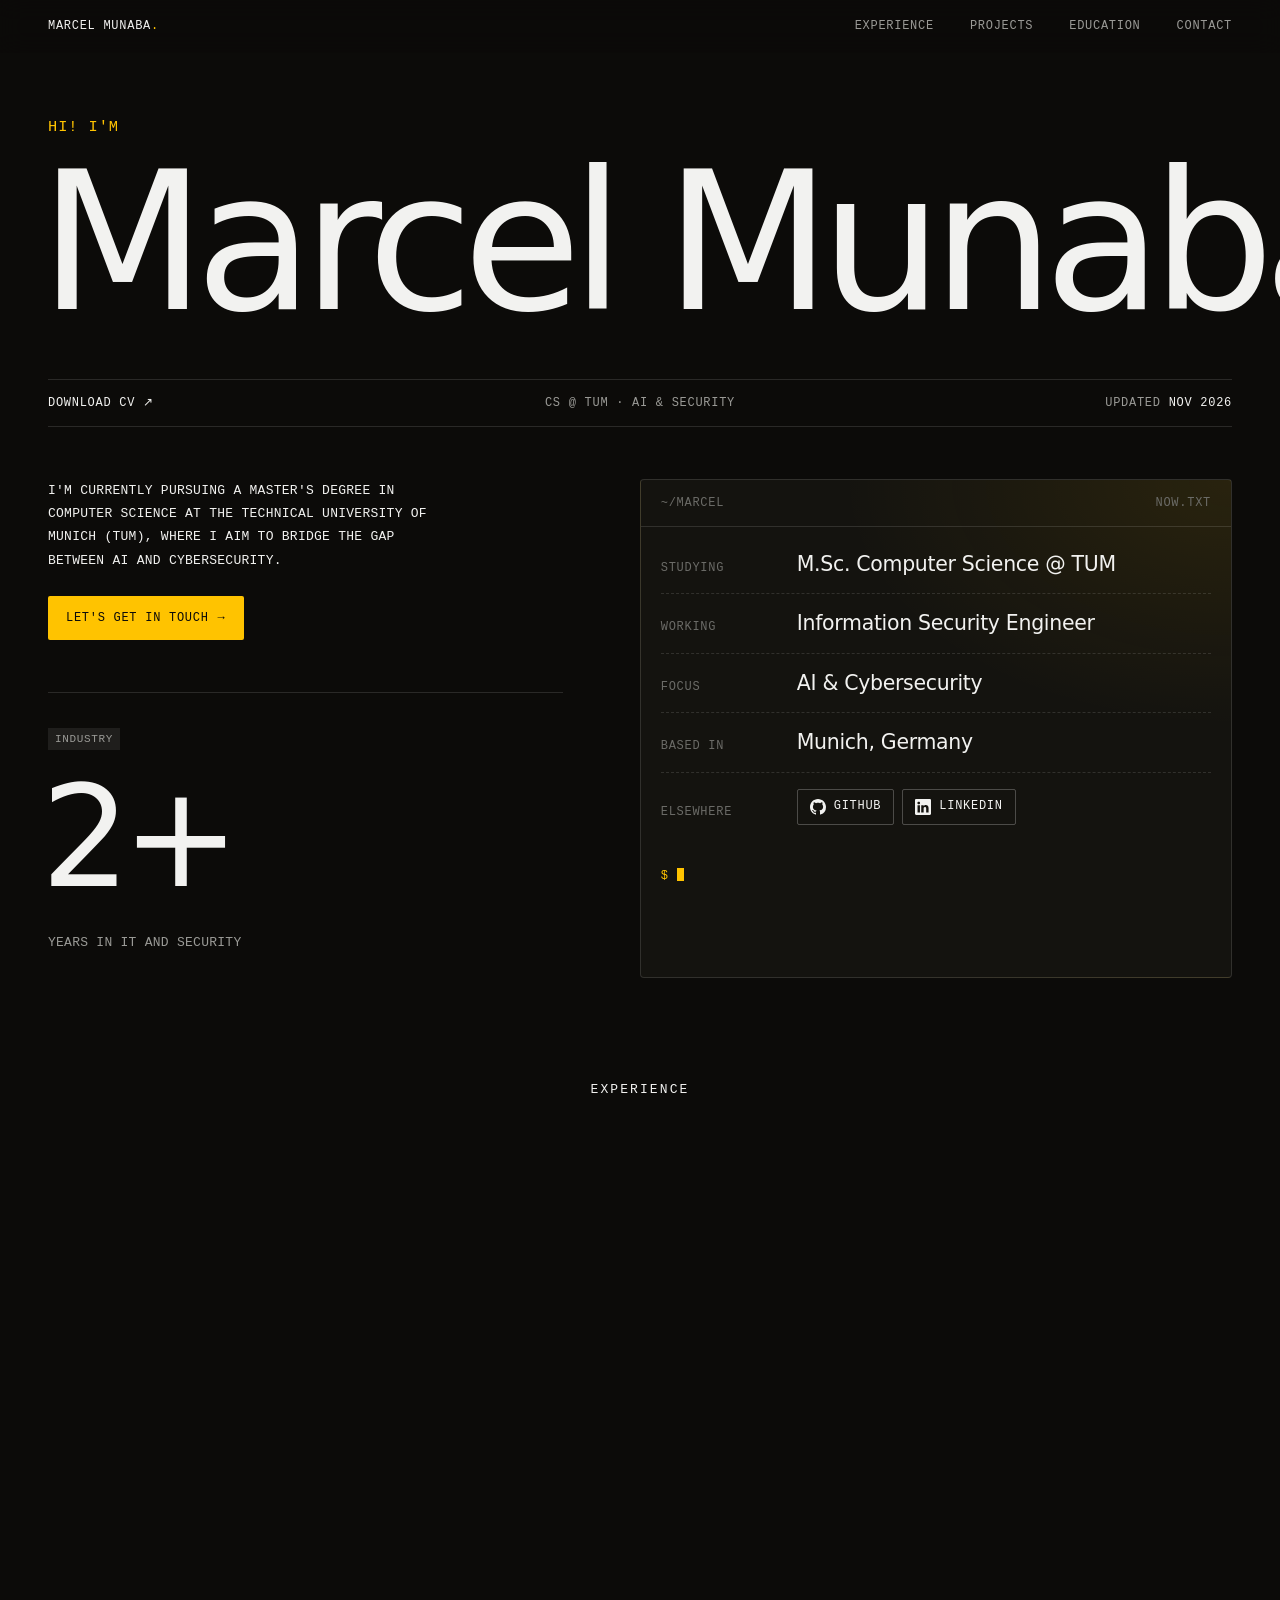
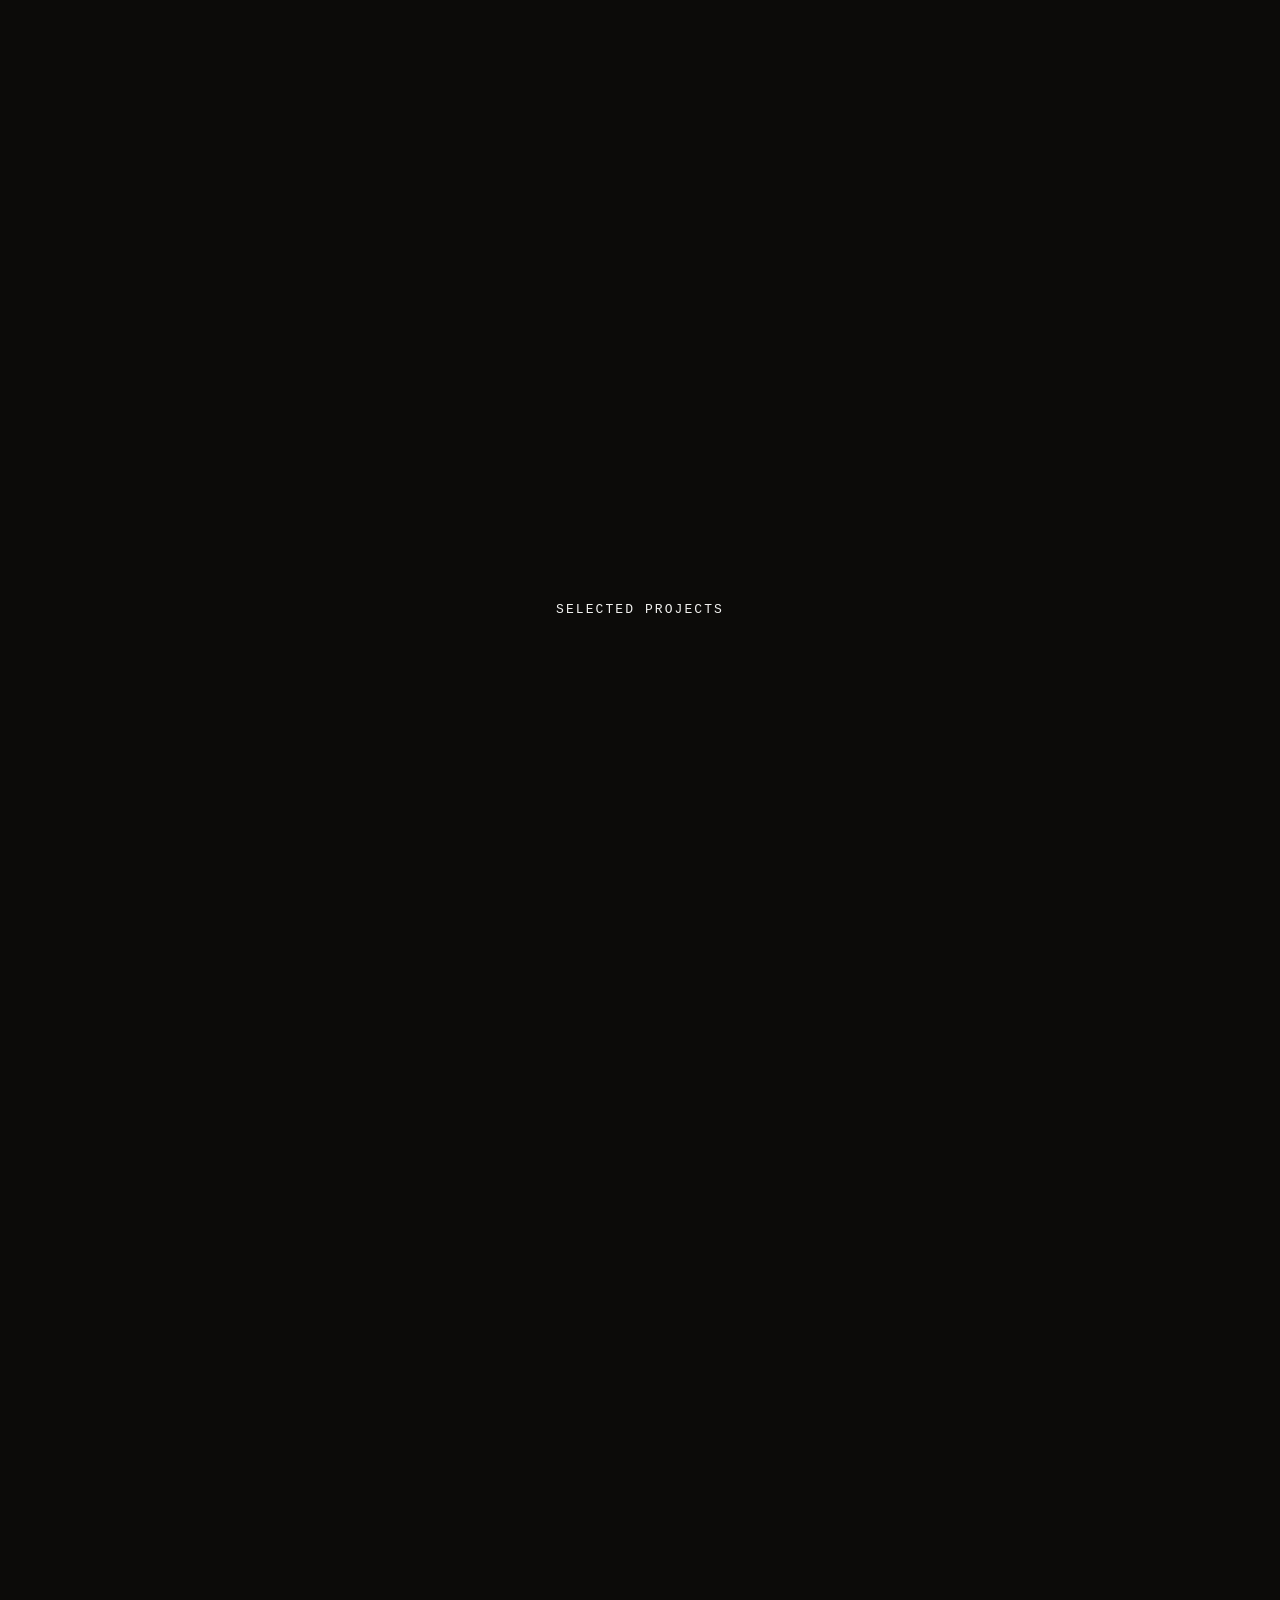
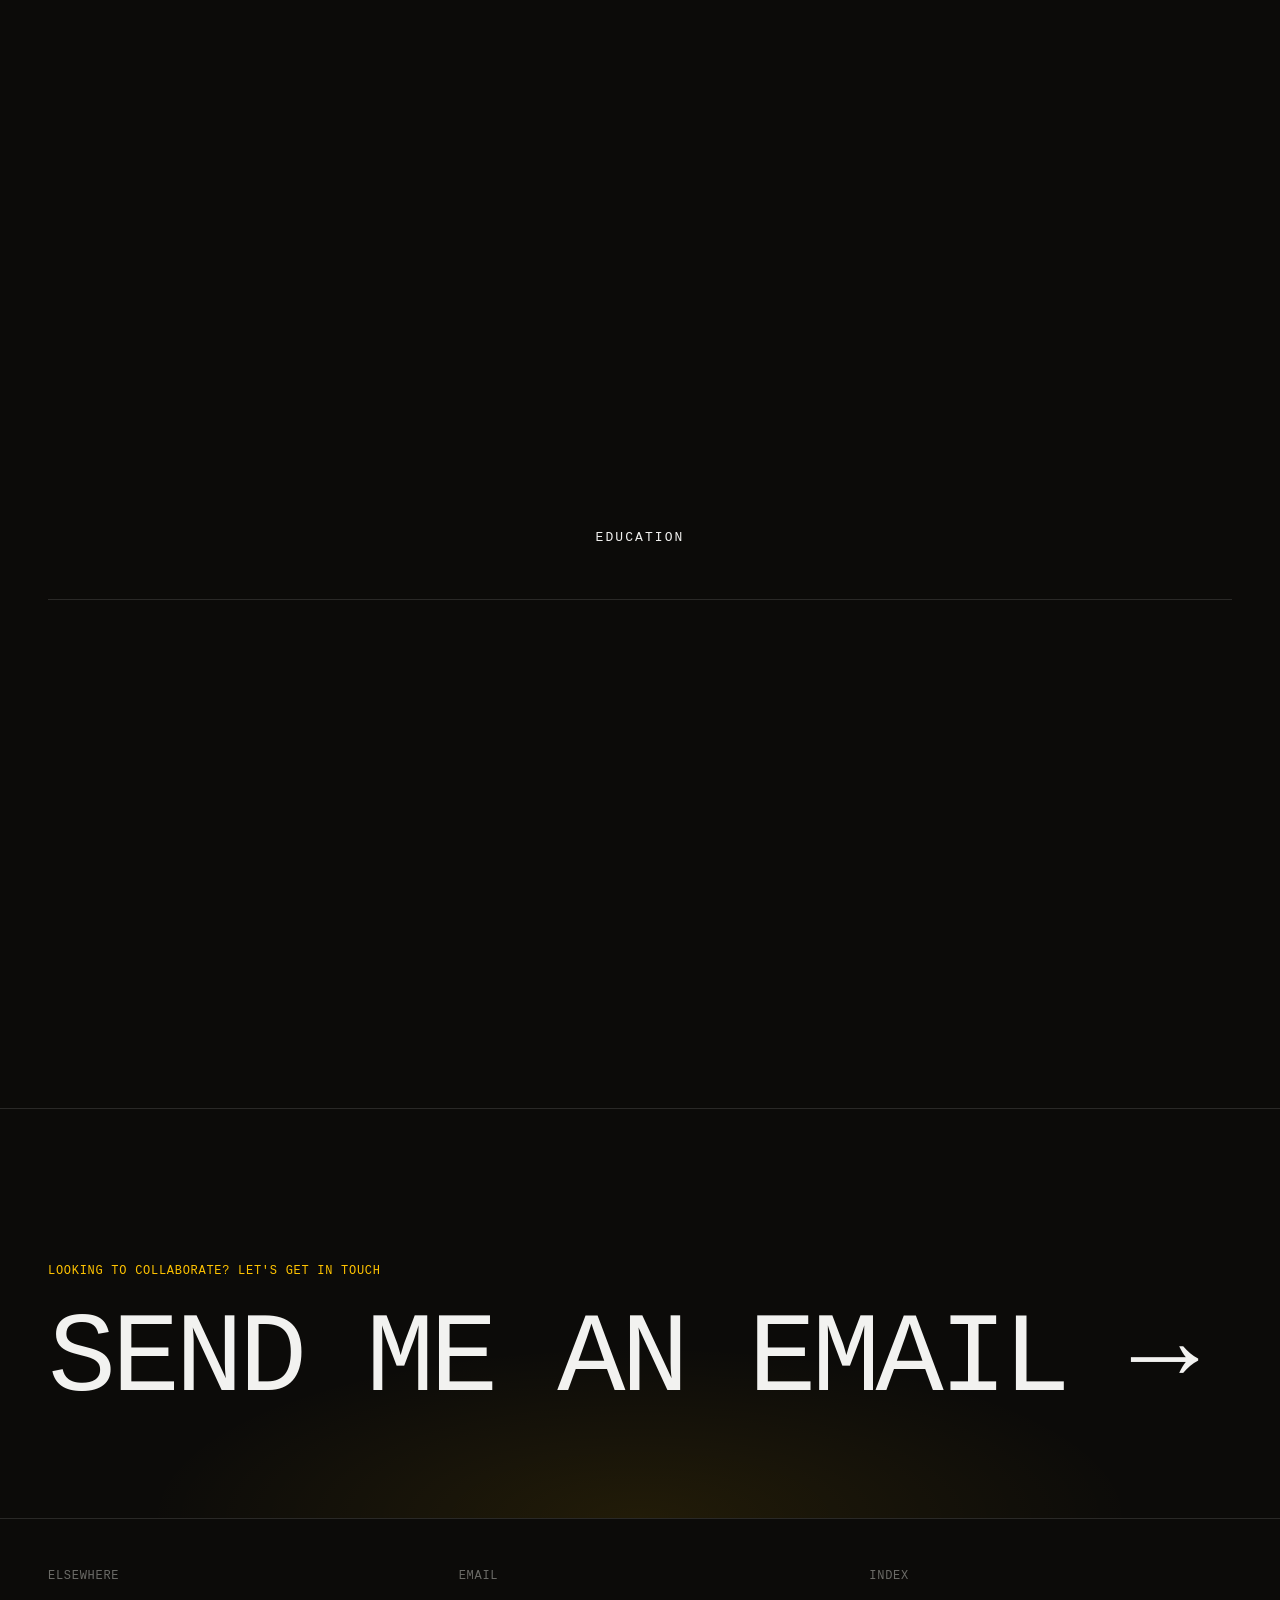
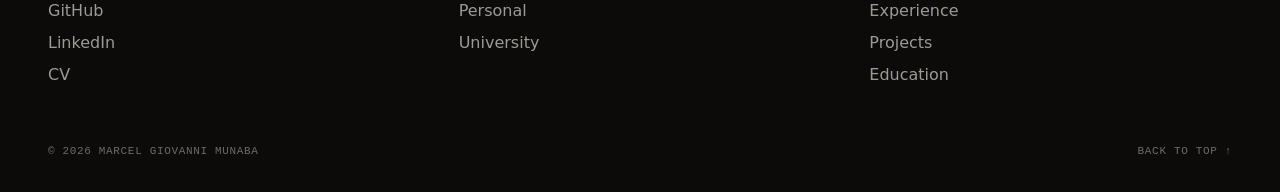
==== index.html @ aa45e19a "Replace Munich clock with last-updated date" ====
<!DOCTYPE html>
<html lang="en">
<head>
    <meta charset="UTF-8">
    <meta name="viewport" content="width=device-width, initial-scale=1.0">
    <meta http-equiv="Content-Security-Policy" content="default-src 'self'; base-uri 'self'; object-src 'none'; form-action 'none'; img-src 'self' data:; style-src 'self' https://fonts.googleapis.com; font-src https://fonts.gstatic.com; connect-src 'self'; script-src 'self' 'sha256-/x7W7R75k8Roq0WaVRQX9blP4OufE5xbAdzklGxsgpw='; frame-src 'none'">
    <meta name="referrer" content="strict-origin-when-cross-origin">
    <title>Marcel Giovanni Munaba</title>
    <meta name="description" content="Marcel Giovanni Munaba, M.Sc. Computer Science student at TUM working at the intersection of AI and security. Projects, experience, and contact.">
    <meta name="theme-color" content="#0c0b09">
    <link rel="apple-touch-icon" sizes="180x180" href="assets/favicon/apple-touch-icon.png">
    <link rel="icon" type="image/png" sizes="32x32" href="assets/favicon/favicon-32x32.png">
    <link rel="icon" type="image/png" sizes="16x16" href="assets/favicon/favicon-16x16.png">
    <link rel="preconnect" href="https://fonts.googleapis.com">
    <link rel="preconnect" href="https://fonts.gstatic.com" crossorigin>
    <link href="https://fonts.googleapis.com/css2?family=Inter+Tight:wght@300;400;500&family=JetBrains+Mono:wght@400;500&display=swap" rel="stylesheet">
    <link href="css/styles.css" rel="stylesheet">
    <script>document.documentElement.classList.add('js');</script>
    <script src="js/scripts.js" defer></script>
</head>
<body>
    <a class="skip-link" href="#main">Skip to content</a>

    <header class="topbar" id="topbar">
        <div class="wrap topbar__inner">
            <a class="topbar__brand" href="#top" aria-label="Marcel Munaba, back to top">Marcel Munaba<span class="accent">.</span></a>
            <nav class="topbar__nav" aria-label="Sections">
                <a href="#experience">Experience</a>
                <a href="#projects">Projects</a>
                <a href="#education">Education</a>
                <a href="#contact">Contact</a>
            </nav>
        </div>
    </header>

    <main id="main">
        <!-- Hero -->
        <section class="hero wrap" id="top">
            <h1 class="hero__name" data-reveal>
                <span class="hero__hello label">Hi! I'm</span>
                <span class="hero__lines">
                    <span class="hero__line">Marcel</span>
                    <span class="hero__line">Munaba<span class="accent">.</span></span>
                </span>
            </h1>
            <div class="hero__meta label">
                <a href="https://marcelmunaba.github.io/CV/CV_Marcel.pdf" target="_blank" rel="noopener noreferrer">Download CV <span aria-hidden="true">↗</span></a>
                <span class="hero__tagline">CS @ TUM · AI &amp; Security</span>
                <span>Updated <time id="updated" datetime="2026-11">Nov 2026</time></span>
            </div>
        </section>

        <!-- Intro -->
        <section class="intro wrap">
            <div class="intro__text" data-reveal>
                <p>I'm currently pursuing a Master's degree in Computer Science at the Technical University of Munich (TUM), where I aim to bridge the gap between AI and cybersecurity.</p>
                <a class="btn" href="#contact">Let's get in touch <span class="btn__arrow" aria-hidden="true">→</span></a>
                <div class="stat intro__stat">
                    <span class="tag label">Industry</span>
                    <strong>2+</strong>
                    <p class="label">Years in IT and security</p>
                </div>
            </div>

            <aside class="now" aria-label="At a glance" data-reveal>
                <div class="now__head label">
                    <span>~/marcel</span>
                    <span>now.txt</span>
                </div>
                <dl class="now__list">
                    <div><dt class="label">Studying</dt><dd>M.Sc. Computer Science @ TUM</dd></div>
                    <div><dt class="label">Working</dt><dd>Information Security Engineer</dd></div>
                    <div><dt class="label">Focus</dt><dd>AI &amp; Cybersecurity</dd></div>
                    <div><dt class="label">Based in</dt><dd>Munich, Germany</dd></div>
                    <div>
                        <dt class="label">Elsewhere</dt>
                        <dd class="now__links">
                            <a class="now__link label" href="https://github.com/marcelmunaba/" target="_blank" rel="noopener noreferrer"><svg viewBox="0 0 16 16" width="16" height="16" aria-hidden="true" fill="currentColor"><path d="M8 0C3.58 0 0 3.58 0 8c0 3.54 2.29 6.53 5.47 7.59.4.07.55-.17.55-.38 0-.19-.01-.82-.01-1.49-2.01.37-2.53-.49-2.69-.94-.09-.23-.48-.94-.82-1.13-.28-.15-.68-.52-.01-.53.63-.01 1.08.58 1.23.82.72 1.21 1.87.87 2.33.66.07-.52.28-.87.51-1.07-1.78-.2-3.64-.89-3.64-3.95 0-.87.31-1.59.82-2.15-.08-.2-.36-1.02.08-2.12 0 0 .67-.21 2.2.82.64-.18 1.32-.27 2-.27s1.36.09 2 .27c1.53-1.04 2.2-.82 2.2-.82.44 1.1.16 1.92.08 2.12.51.56.82 1.27.82 2.15 0 3.07-1.87 3.75-3.65 3.95.29.25.54.73.54 1.48 0 1.07-.01 1.93-.01 2.2 0 .21.15.46.55.38A8.01 8.01 0 0 0 16 8c0-4.42-3.58-8-8-8z"/></svg>GitHub</a>
                            <a class="now__link label" href="https://www.linkedin.com/in/marcelmunaba" target="_blank" rel="noopener noreferrer"><svg viewBox="0 0 16 16" width="16" height="16" aria-hidden="true" fill="currentColor"><path d="M0 1.146C0 .513.526 0 1.175 0h13.65C15.474 0 16 .513 16 1.146v13.708c0 .633-.526 1.146-1.175 1.146H1.175C.526 16 0 15.487 0 14.854zm4.943 12.248V6.169H2.542v7.225zm-1.2-8.212c.837 0 1.358-.554 1.358-1.248-.015-.709-.52-1.248-1.342-1.248S2.4 3.226 2.4 3.934c0 .694.521 1.248 1.327 1.248zm4.908 8.212V9.359c0-.216.016-.432.08-.586.173-.431.568-.878 1.232-.878.869 0 1.216.662 1.216 1.634v3.865h2.401V9.25c0-2.22-1.184-3.252-2.764-3.252-1.274 0-1.845.7-2.165 1.193v.025h-.016l.016-.025V6.169h-2.4c.03.678 0 7.225 0 7.225z"/></svg>LinkedIn</a>
                        </dd>
                    </div>
                </dl>
                <div class="now__shell label" data-shell>
                    <p class="now__prompt"><span class="now__sign" aria-hidden="true">$</span> <span data-shell-cmd>ls ~/projects</span></p>
                    <p class="now__out now__ls" data-shell-out>
                        <a href="#project-benchbit">benchbit</a>
                        <a href="#project-taxirl">taxirl</a>
                        <a href="#project-censorbot">censorbot</a>
                        <a href="#project-mahlzeit">mahlzeit</a>
                        <a href="#project-mori">mori</a>
                        <a href="#project-swiftblogger">swiftblogger</a>
                        <a href="#project-slash-survivors">slash-survivors</a>
                        <a href="#project-lu-zerlegung">lu-zerlegung</a>
                        <a href="#project-pengu-tic-tac-toe">pengu-tic-tac-toe</a>
                        <a href="#project-crossy-road">crossy-road</a>
                    </p>
                    <p class="now__prompt" data-shell-end><span class="now__sign" aria-hidden="true">$</span> <span class="cursor" aria-hidden="true"></span></p>
                </div>
            </aside>
        </section>

        <!-- Experience -->
        <section class="section wrap" id="experience">
            <h2 class="section__title label">Experience</h2>
            <div class="jobs">
                <article class="job" data-reveal>
                    <div class="job__side">
                        <p class="job__company label">limango GmbH <span class="badge">Current</span></p>
                        <h3 class="job__role">Information Security</h3>
                        <p class="job__type">Working Student</p>
                        <p class="job__date label">Dec 2025 — Present</p>
                    </div>
                    <ul class="job__list">
                        <li>Designed and deployed a Python middleware that forwards Elastic SIEM alerts to the team&rsquo;s collaboration platform, automating security alert notifications.</li>
                        <li>Develop automation scripts to tune pfSense firewall rules and reduce false positives, improving detection accuracy.</li>
                    </ul>
                    <details class="job__more">
                        <summary class="label">+ 2 more</summary>
                        <ul class="job__list">
                            <li>Triage Suricata IDS alerts and analyze suspicious activity.</li>
                            <li>Investigate and report on security incidents, such as Microsoft Defender malware detections, contributing to incident response and remediation efforts.</li>
                        </ul>
                    </details>
                </article>
                <article class="job" data-reveal>
                    <div class="job__side">
                        <p class="job__company label">limango GmbH</p>
                        <h3 class="job__role">IT Helpdesk &amp; System Administration</h3>
                        <p class="job__type">Working Student</p>
                        <p class="job__date label">June 2024 — Dec 2025</p>
                    </div>
                    <ul class="job__list">
                        <li>Delivered desktop support and resolved 10+ technical issues weekly across Windows, macOS, and Linux, earning near-perfect user satisfaction.</li>
                        <li>Managed 100+ user accounts, access permissions, security settings, hardware inventory lifecycle, and deployed and maintained company devices using Baramundi Mobile Device Management (MDM) to ensure compliance and streamline device provisioning.</li>
                    </ul>
                    <details class="job__more">
                        <summary class="label">+ 1 more</summary>
                        <ul class="job__list">
                            <li>Supported onboarding and offboarding for up to 5 employees per month by configuring hardware, software, and access.</li>
                        </ul>
                    </details>
                </article>
                <article class="job" data-reveal>
                    <div class="job__side">
                        <p class="job__company label">Interhyp Gruppe</p>
                        <h3 class="job__role">iOS Developer</h3>
                        <p class="job__type">iPraktikum</p>
                        <p class="job__date label">Oct 2024 — Feb 2025</p>
                        <p class="job__link label"><a href="https://aet.cit.tum.de/projects/courses/ipraktikum/24w/interhyp/" target="_blank" rel="noopener">Project page ↗</a></p>
                    </div>
                    <ul class="job__list">
                        <li>Partnered with a team of 8 developers in the <i>iPraktikum</i> course at TUM, led by the Chair of Applied Software Engineering in partnership with Apple.</li>
                        <li>Engineered <i>HOMEvision</i>, a VisionOS app leveraging Google Gemini to extract natural, spoken descriptions of dream property characteristics and automatically translate them into smart search filters.</li>
                    </ul>
                </article>
            </div>
        </section>

        <!-- Projects -->
        <section class="section wrap" id="projects">
            <h2 class="section__title label">Selected projects</h2>
            <ol class="cards">
                <li class="card" id="project-benchbit" data-reveal>
                    <div class="card__media carousel" role="group" aria-roledescription="carousel" aria-label="BenchBit Explorer screenshots">
                        <div class="carousel__track" tabindex="0">
                            <div class="carousel__slide" role="group" aria-roledescription="slide" aria-label="1 of 5"><img src="assets/projects/benchbit/card.webp" width="1200" height="750" loading="lazy" alt="BenchBit Explorer overview with the Pareto-optimal configurations chart and trilemma triangle"></div>
                            <div class="carousel__slide" role="group" aria-roledescription="slide" aria-label="2 of 5"><img src="assets/projects/benchbit/card-2.webp" width="1200" height="750" loading="lazy" alt="BenchBit Explorer Pareto analysis of throughput against Shannon entropy"></div>
                            <div class="carousel__slide" role="group" aria-roledescription="slide" aria-label="3 of 5"><img src="assets/projects/benchbit/card-3.webp" width="1200" height="750" loading="lazy" alt="BenchBit Explorer parameter effects chart of throughput by block interval and node count"></div>
                            <div class="carousel__slide" role="group" aria-roledescription="slide" aria-label="4 of 5"><img src="assets/projects/benchbit/card-4.webp" width="1200" height="750" loading="lazy" alt="BenchBit Explorer configuration details panel with per-run metrics"></div>
                            <div class="carousel__slide" role="group" aria-roledescription="slide" aria-label="5 of 5"><img src="assets/projects/benchbit/card-5.webp" width="1200" height="750" loading="lazy" alt="BenchBit Explorer guide explaining the blockchain trilemma"></div>
                        </div>
                        <div class="carousel__controls">
                            <span class="carousel__count label">01 / 05</span>
                            <span class="carousel__btns">
                                <button class="carousel__btn" type="button" data-dir="-1" aria-label="Previous screenshot">←</button>
                                <button class="carousel__btn" type="button" data-dir="1" aria-label="Next screenshot">→</button>
                            </span>
                        </div>
                    </div>
                    <p class="card__meta label"><span>01</span><span class="card__stack"><span class="stack__item"><i class="tech-icon tech-icon--python" aria-hidden="true"></i>Python</span><span class="stack__sep" aria-hidden="true">·</span><span class="stack__item"><i class="tech-icon tech-icon--ansible" aria-hidden="true"></i>Ansible</span><span class="stack__sep" aria-hidden="true">·</span><span class="stack__item">Thesis</span></span></p>
                    <h3 class="card__title">BenchBit<img class="card__icon" src="assets/projects/benchbit/icon.svg" width="64" height="64" alt=""></h3>
                    <p class="card__desc">Bitcoin testing framework built for my B.Sc. thesis on the blockchain trilemma.</p>
                    <p class="card__links label">
                        <button type="button" class="card__link-btn" data-dialog-open="abstract-benchbit" aria-haspopup="dialog">Read abstract →</button>
                    </p>
                </li>
                <li class="card" id="project-taxirl" data-reveal>
                    <div class="card__media"><img src="assets/projects/taxirl/card.webp" width="1200" height="750" loading="lazy" alt="TaxiRL Streamlit app"></div>
                    <p class="card__meta label"><span>02</span><span class="card__stack"><span class="stack__item"><i class="tech-icon tech-icon--python" aria-hidden="true"></i>Python</span><span class="stack__sep" aria-hidden="true">·</span><span class="stack__item">RL</span></span></p>
                    <h3 class="card__title">TaxiRL</h3>
                    <p class="card__desc">Reinforcement learning methods compared on Gymnasium's Taxi problem.</p>
                    <p class="card__links label">
                        <a href="taxirl-demo.html">Demo</a>
                        <a href="https://github.com/marcelmunaba/taxi" target="_blank" rel="noopener noreferrer">GitHub ↗</a>
                    </p>
                </li>
                <li class="card" id="project-censorbot" data-reveal>
                    <div class="card__media"><img src="assets/projects/censorbot/card.webp" width="1200" height="750" loading="lazy" alt="CensorBot chat demo"></div>
                    <p class="card__meta label"><span>03</span><span class="card__stack"><span class="stack__item"><i class="tech-icon tech-icon--python" aria-hidden="true"></i>Python</span><span class="stack__sep" aria-hidden="true">·</span><span class="stack__item">ML</span></span></p>
                    <h3 class="card__title">CensorBot</h3>
                    <p class="card__desc">Profanity checker using a Naive Bayes classifier.</p>
                    <p class="card__links label">
                        <a href="censorbot-demo.html">Demo</a>
                        <a href="https://github.com/marcelmunaba/CensorBot_st" target="_blank" rel="noopener noreferrer">GitHub ↗</a>
                    </p>
                </li>
                <li class="card" id="project-mahlzeit" data-reveal>
                    <div class="card__media carousel" role="group" aria-roledescription="carousel" aria-label="Mahlzeit screenshots">
                        <div class="carousel__track" tabindex="0">
                            <div class="carousel__slide" role="group" aria-roledescription="slide" aria-label="1 of 2"><img src="assets/projects/mahlzeit/card.webp" width="1200" height="750" loading="lazy" alt="Mahlzeit wishlist and favorites screens"></div>
                            <div class="carousel__slide" role="group" aria-roledescription="slide" aria-label="2 of 2"><img src="assets/projects/mahlzeit/card-2.webp" width="1200" height="750" loading="lazy" alt="Mahlzeit recipe detail screens"></div>
                        </div>
                        <div class="carousel__controls">
                            <span class="carousel__count label">01 / 02</span>
                            <span class="carousel__btns">
                                <button class="carousel__btn" type="button" data-dir="-1" aria-label="Previous screenshot">←</button>
                                <button class="carousel__btn" type="button" data-dir="1" aria-label="Next screenshot">→</button>
                            </span>
                        </div>
                    </div>
                    <p class="card__meta label"><span>04</span><span class="card__stack"><span class="stack__item"><i class="tech-icon tech-icon--swift" aria-hidden="true"></i>Swift</span><span class="stack__sep" aria-hidden="true">·</span><span class="stack__item">iOS</span></span></p>
                    <h3 class="card__title">Mahlzeit!</h3>
                    <p class="card__desc">Cooking wishlist app from TUM's iPraktikum intro course.</p>
                    <p class="card__links label">
                        <a href="https://github.com/marcelmunaba/mahlzeit" target="_blank" rel="noopener noreferrer">GitHub ↗</a>
                    </p>
                </li>
                <li class="card" id="project-mori" data-reveal>
                    <div class="card__media"><img src="assets/projects/mori/card.webp" width="1200" height="750" loading="lazy" alt="Mori home and activity screens with the tagline Money made easy"></div>
                    <p class="card__meta label"><span>05</span><span class="card__stack"><span class="stack__item"><i class="tech-icon tech-icon--flutter" aria-hidden="true"></i>Flutter</span></span></p>
                    <h3 class="card__title">Mori</h3>
                    <p class="card__desc">A mobile Money Manager application written in Flutter. Designed to help users efficiently manage their finances with ease and convenience, whose main functionalities include bill splitting and comprehensive money management.</p>
                </li>
                <li class="card" id="project-swiftblogger" data-reveal>
                    <div class="card__media carousel" role="group" aria-roledescription="carousel" aria-label="SwiftBlogger screenshots">
                        <div class="carousel__track" tabindex="0">
                            <div class="carousel__slide" role="group" aria-roledescription="slide" aria-label="1 of 7"><img src="assets/projects/swiftblogger/card.webp" width="1200" height="750" loading="lazy" alt="SwiftBlogger dashboard"></div>
                            <div class="carousel__slide" role="group" aria-roledescription="slide" aria-label="2 of 7"><img src="assets/projects/swiftblogger/card-2.webp" width="1200" height="750" loading="lazy" alt="SwiftBlogger landing page"></div>
                            <div class="carousel__slide" role="group" aria-roledescription="slide" aria-label="3 of 7"><img src="assets/projects/swiftblogger/card-3.webp" width="1200" height="750" loading="lazy" alt="SwiftBlogger sign-up page"></div>
                            <div class="carousel__slide" role="group" aria-roledescription="slide" aria-label="4 of 7"><img src="assets/projects/swiftblogger/card-4.webp" width="1200" height="750" loading="lazy" alt="SwiftBlogger login page"></div>
                            <div class="carousel__slide" role="group" aria-roledescription="slide" aria-label="5 of 7"><img src="assets/projects/swiftblogger/card-5.webp" width="1200" height="750" loading="lazy" alt="SwiftBlogger posts list"></div>
                            <div class="carousel__slide" role="group" aria-roledescription="slide" aria-label="6 of 7"><img src="assets/projects/swiftblogger/card-6.webp" width="1200" height="750" loading="lazy" alt="SwiftBlogger create post page"></div>
                            <div class="carousel__slide" role="group" aria-roledescription="slide" aria-label="7 of 7"><img src="assets/projects/swiftblogger/card-7.webp" width="1200" height="750" loading="lazy" alt="SwiftBlogger edit post page"></div>
                        </div>
                        <div class="carousel__controls">
                            <span class="carousel__count label">01 / 07</span>
                            <span class="carousel__btns">
                                <button class="carousel__btn" type="button" data-dir="-1" aria-label="Previous screenshot">←</button>
                                <button class="carousel__btn" type="button" data-dir="1" aria-label="Next screenshot">→</button>
                            </span>
                        </div>
                    </div>
                    <p class="card__meta label"><span>06</span><span class="card__stack"><span class="stack__item"><i class="tech-icon tech-icon--nodedotjs" aria-hidden="true"></i>Node.js</span><span class="stack__sep" aria-hidden="true">·</span><span class="stack__item"><i class="tech-icon tech-icon--postgresql" aria-hidden="true"></i>PostgreSQL</span></span></p>
                    <h3 class="card__title">SwiftBlogger</h3>
                    <p class="card__desc">Blogging site with accounts, auth and post management.</p>
                    <p class="card__links label">
                        <a href="https://github.com/marcelmunaba/SwiftBlogger" target="_blank" rel="noopener noreferrer">GitHub ↗</a>
                    </p>
                </li>
                <li class="card" id="project-slash-survivors" data-reveal>
                    <div class="card__media carousel" role="group" aria-roledescription="carousel" aria-label="Slash Survivors screenshots">
                        <div class="carousel__track" tabindex="0">
                            <div class="carousel__slide" role="group" aria-roledescription="slide" aria-label="1 of 4"><img src="assets/projects/slash-survivors/card.webp" width="1200" height="750" loading="lazy" alt="Slash Survivors title screen"></div>
                            <div class="carousel__slide" role="group" aria-roledescription="slide" aria-label="2 of 4"><img src="assets/projects/slash-survivors/card-2.webp" width="1200" height="750" loading="lazy" alt="Slash Survivors mode select"></div>
                            <div class="carousel__slide" role="group" aria-roledescription="slide" aria-label="3 of 4"><img src="assets/projects/slash-survivors/card-3.webp" width="1200" height="750" loading="lazy" alt="Slash Survivors gameplay"></div>
                            <div class="carousel__slide" role="group" aria-roledescription="slide" aria-label="4 of 4"><img src="assets/projects/slash-survivors/card-4.webp" width="1200" height="750" loading="lazy" alt="Slash Survivors gameplay, second screenshot"></div>
                        </div>
                        <div class="carousel__controls">
                            <span class="carousel__count label">01 / 04</span>
                            <span class="carousel__btns">
                                <button class="carousel__btn" type="button" data-dir="-1" aria-label="Previous screenshot">←</button>
                                <button class="carousel__btn" type="button" data-dir="1" aria-label="Next screenshot">→</button>
                            </span>
                        </div>
                    </div>
                    <p class="card__meta label"><span>07</span><span class="card__stack"><span class="stack__item"><i class="tech-icon tech-icon--godotengine" aria-hidden="true"></i>Godot</span><span class="stack__sep" aria-hidden="true">·</span><span class="stack__item">Game</span></span></p>
                    <h3 class="card__title">Slash Survivors</h3>
                    <p class="card__desc">Top-down pixel hack-and-slash with endless waves.</p>
                    <p class="card__links label">
                        <a href="https://marcelmunaba.itch.io/slash-survivors" target="_blank" rel="noopener noreferrer">Play on itch.io ↗</a>
                    </p>
                </li>
                <li class="card" id="project-lu-zerlegung" data-reveal>
                    <div class="card__media"><img src="assets/projects/lu-zerlegung/card.webp" width="1200" height="750" loading="lazy" alt="LU Zerlegung project report"></div>
                    <p class="card__meta label"><span>08</span><span class="card__stack"><span class="stack__item"><i class="tech-icon tech-icon--c" aria-hidden="true"></i>C</span><span class="stack__sep" aria-hidden="true">·</span><span class="stack__item">Group project</span></span></p>
                    <h3 class="card__title">LU Zerlegung</h3>
                    <p class="card__desc">LU matrix decomposition in C. The repo is private, so <a href="#" data-email-user="marcelmunaba" data-email-domain="gmail.com">email me</a> for details.</p>
                </li>
                <li class="card" id="project-pengu-tic-tac-toe" data-reveal>
                    <div class="card__media carousel" role="group" aria-roledescription="carousel" aria-label="Pengu Tic-Tac-Toe screenshots">
                        <div class="carousel__track" tabindex="0">
                            <div class="carousel__slide" role="group" aria-roledescription="slide" aria-label="1 of 2"><img src="assets/projects/pengu-tic-tac-toe/card.webp" width="1200" height="750" loading="lazy" alt="Pengu Tic-Tac-Toe game setup in the terminal"></div>
                            <div class="carousel__slide" role="group" aria-roledescription="slide" aria-label="2 of 2"><img src="assets/projects/pengu-tic-tac-toe/card-2.webp" width="1200" height="750" loading="lazy" alt="Pengu Tic-Tac-Toe game in progress"></div>
                        </div>
                        <div class="carousel__controls">
                            <span class="carousel__count label">01 / 02</span>
                            <span class="carousel__btns">
                                <button class="carousel__btn" type="button" data-dir="-1" aria-label="Previous screenshot">←</button>
                                <button class="carousel__btn" type="button" data-dir="1" aria-label="Next screenshot">→</button>
                            </span>
                        </div>
                    </div>
                    <p class="card__meta label"><span>09</span><span class="card__stack"><span class="stack__item"><i class="tech-icon tech-icon--java" aria-hidden="true"></i>Java</span></span></p>
                    <h3 class="card__title">Pengu Tic-Tac-Toe</h3>
                    <p class="card__desc">Tic-tac-toe with a twist, for TUM's PGdP course.</p>
                    <p class="card__links label">
                        <a href="https://github.com/marcelmunaba/PenguTicTacToe" target="_blank" rel="noopener noreferrer">GitHub ↗</a>
                    </p>
                </li>
                <li class="card" id="project-crossy-road" data-reveal>
                    <div class="card__media"><img src="assets/projects/crossy-road/card.webp" width="1200" height="750" loading="lazy" alt="Crossy Road gameplay"></div>
                    <p class="card__meta label"><span>10</span><span class="card__stack"><span class="stack__item"><i class="tech-icon tech-icon--python" aria-hidden="true"></i>Python</span><span class="stack__sep" aria-hidden="true">·</span><span class="stack__item">Pygame</span></span></p>
                    <h3 class="card__title">Crossy Road</h3>
                    <p class="card__desc">Small arcade game built with Pygame.</p>
                    <p class="card__links label">
                        <a href="https://github.com/marcelmunaba/CrossyRoad-Alpha" target="_blank" rel="noopener noreferrer">GitHub ↗</a>
                    </p>
                </li>
            </ol>
        </section>

        <!-- Education -->
        <section class="section wrap" id="education">
            <h2 class="section__title label">Education</h2>
            <div class="accordion">
                <details class="acc" data-reveal>
                    <summary>
                        <span class="acc__title">M.Sc. Computer Science<span class="acc__sub label">Technical University of Munich</span></span>
                        <span class="acc__meta label">Apr 2026 — Now</span>
                        <span class="acc__icon" aria-hidden="true"></span>
                    </summary>
                    <div class="acc__body">
                        <div class="semesters">
                            <div class="semester">
                                <h4 class="label">1. Semester</h4>
                                <ul class="courses">
                                    <li>Blockchain-based Systems Engineering <code>IN2359</code></li>
                                    <li>Introduction to Deep Learning <code>IN2346</code></li>
                                    <li>Security Engineering <code>IN2178</code></li>
                                    <li>IT Security 2 <code>CIT3330002</code></li>
                                    <li>Cryptography <code>CIT3330003</code></li>
                                </ul>
                            </div>
                            <div class="semester">
                                <h4 class="label">2. Semester</h4>
                                <ul class="courses">
                                    <li>Network Security <code>IN2101</code></li>
                                    <li>Introduction to Quantum Computing <code>IN2381</code></li>
                                    <li>Interdisciplinary Project in an Application Subject <code>IN2334</code></li>
                                </ul>
                            </div>
                        </div>
                    </div>
                </details>

                <details class="acc" data-reveal>
                    <summary>
                        <span class="acc__title">B.Sc. Computer Science<span class="acc__sub label">Technical University of Munich · Grade&nbsp;2.3</span></span>
                        <span class="acc__meta label">Oct 2022 — Feb 2026</span>
                        <span class="acc__icon" aria-hidden="true"></span>
                    </summary>
                    <div class="acc__body">
                        <div class="semesters">
                            <div class="semester">
                                <h4 class="label">1. Semester</h4>
                                <ul class="courses">
                                    <li>Introduction to Computer Science <code>IN0001</code></li>
                                    <li>Introduction to Computer Organization and Technology - Computer Architecture <code>IN0004</code></li>
                                    <li>Discrete Structures <code>IN0015</code></li>
                                    <li>Fundamentals of Programming (Exercises &amp; Laboratory) <code>IN0002</code></li>
                                </ul>
                            </div>
                            <div class="semester">
                                <h4 class="label">2. Semester</h4>
                                <ul class="courses">
                                    <li>Fundamentals of Algorithms and Data Structures <code>IN0007</code></li>
                                    <li>Introduction to Software Engineering <code>IN0006</code></li>
                                    <li>Linear Algebra for Informatics <code>MA0901</code></li>
                                    <li>Functional Programming and Verification <code>IN0003</code></li>
                                    <li>Fundamentals of Computer Architecture (Exercises &amp; Laboratory) <code>IN0005</code></li>
                                    <li>French A1.1 <code>SZ0501</code></li>
                                </ul>
                            </div>
                            <div class="semester">
                                <h4 class="label">3. Semester</h4>
                                <ul class="courses">
                                    <li>Introduction to Databases <code>IN0008</code></li>
                                    <li>IT Security <code>IN0042</code></li>
                                    <li>Introduction to Operating Systems and System Software <code>IN0009</code></li>
                                    <li>Calculus for Computer Science <code>MA0902</code></li>
                                    <li>Numerical Programming <code>IN0019</code></li>
                                    <li>Korean A1.1 <code>SZ1808</code></li>
                                </ul>
                            </div>
                            <div class="semester">
                                <h4 class="label">4. Semester</h4>
                                <ul class="courses">
                                    <li>Introduction to Theoretical Computer Science <code>IN0011</code></li>
                                    <li>Introduction to Computer Networks and Distributed Systems <code>IN0010</code></li>
                                    <li>Discrete Probability Theory <code>IN0018</code></li>
                                    <li>Modeling and Simulation (Focus on Calculus) <code>IN2366</code></li>
                                    <li>Seminar - Neurotechnology and Human-Robot Interfacing <code>IN0014</code></li>
                                </ul>
                            </div>
                            <div class="semester">
                                <h4 class="label">5. Semester</h4>
                                <ul class="courses">
                                    <li>Patterns in Software Engineering <code>IN2081</code></li>
                                    <li>Business Analytics and Machine Learning <code>IN2028</code></li>
                                    <li>Applied Regression <code>MA3409</code></li>
                                    <li>iPraktikum (iOS Praktikum) <code>IN0012</code></li>
                                    <li>Fundamentals of Artificial Intelligence <code>IN2406</code></li>
                                </ul>
                            </div>
                            <div class="semester">
                                <h4 class="label">6. Semester</h4>
                                <ul class="courses">
                                    <li>Introduction to Data Science and Statistical Thinking <code>CIT5130002</code></li>
                                    <li>Bachelor's Thesis: Quantifying Trade-Offs in the Blockchain Trilemma: Empirical Analysis in PoW-based Systems Towards Pareto-Optimal Configurations <code>IN2261</code></li>
                                </ul>
                            </div>
                        </div>
                    </div>
                </details>

                <details class="acc" data-reveal>
                    <summary>
                        <span class="acc__title">Studienkolleg – T-Kurs<span class="acc__sub label">Hochschule Kaiserslautern · Grade&nbsp;1.5</span></span>
                        <span class="acc__meta label">Mar 2022 — Jun 2022</span>
                        <span class="acc__icon" aria-hidden="true"></span>
                    </summary>
                    <div class="acc__body">
                        <p class="acc__text">The International Preparatory College offers international students preparation for universities in Germany.</p>
                    </div>
                </details>

                <details class="acc" data-reveal>
                    <summary>
                        <span class="acc__title">High School – Natural Sciences Program<span class="acc__sub label">SMAK 1 Penabur Jakarta · Grade&nbsp;91.64</span></span>
                        <span class="acc__meta label">Jul 2018 — May 2021</span>
                        <span class="acc__icon" aria-hidden="true"></span>
                    </summary>
                    <div class="acc__body">
                        <p class="acc__text">Activities and societies: SMAK One Cup Committee.</p>
                    </div>
                </details>
            </div>
        </section>

        <!-- Contact -->
        <section class="contact" id="contact">
            <div class="wrap contact__inner">
                <p class="contact__kicker label">Looking to collaborate? Let's get in touch</p>
                <a class="contact__email" href="#" data-email-user="marcelmunaba" data-email-domain="gmail.com">Send me an email <span class="contact__arrow" aria-hidden="true">→</span></a>
            </div>
        </section>
    </main>

    <!-- BenchBit thesis abstract -->
    <dialog class="modal" id="abstract-benchbit" aria-labelledby="abstract-benchbit-title">
        <div class="modal__head label">
            <span>benchbit / abstract.txt</span>
            <button type="button" class="modal__close" data-dialog-close aria-label="Close abstract">Close ✕</button>
        </div>
        <div class="modal__body">
            <p class="modal__kicker label">BenchBit · B.Sc. thesis · TUM</p>
            <h2 class="modal__title" id="abstract-benchbit-title">Abstract</h2>
            <div class="modal__text">
                <p>Designing blockchain systems for decentralized applications requires that software architects address non-functional needs, which include balancing decentralization, scalability, and security, commonly referred to as the blockchain trilemma. Achieving a good balance among the three axes is challenging due to the lack of empirical data on their trade-offs.</p>
                <p>Existing studies are mostly conceptual or focus primarily on the Proof-of-Stake consensus mechanism, leaving a gap in empirical quantification for Proof-of-Work systems and hindering the identification of optimal system configurations.</p>
                <p>To address this, I developed BenchBit, a Bitcoin benchmarking framework deployed on the Leibniz Supercomputing Centre (LRZ) cluster. This thesis involved 216 experimental runs across 36 different configurations, varying the block interval, block maximum weight, and node count, among others, on a private Bitcoin network. The data was analyzed using correlation, ANOVA, and Pareto analysis to understand the impact of the configuration parameters.</p>
                <p>Key results include a weak but statistically significant negative correlation between decentralization, measured by the Herfindahl-Hirschman Index or the Gini coefficient, and scalability, measured by throughput. While security metrics, in particular the stale block rate, were less effective due to data sparsity in short observation windows during experiments and the orchestrated mining model, Pareto analysis revealed that within the selected testing ranges, configurations with a 30-second block interval, 12 nodes, and uniform hash distribution consistently appeared on all Pareto fronts and offered the most advantageous balance across the trilemma, simultaneously maximizing throughput and security (cost of attack) while maintaining high decentralization. Regarding security, the thesis demonstrates that probabilistic metrics such as the stale block rate (<i>SBR</i>) become zero-inflated in short observation windows, making them unsuitable for short-term benchmarking. Consequently, the framework establishes that security quantification in such environments may require either another security metric, such as modeled proxies (cost of attack), or significantly extended observation windows.</p>
                <p>This thesis presents BenchBit, an automated benchmarking platform for PoW systems on high performance computing (HPC) infrastructure, along with a reusable analytical pipeline for correlation, Analysis of Variance (ANOVA), and Pareto analysis, aiding architects in moving from raw data to actionable design decisions.</p>
            </div>
        </div>
    </dialog>

    <footer class="footer">
        <div class="wrap">
            <div class="footer__cols">
                <div>
                    <h2 class="label">Elsewhere</h2>
                    <ul>
                        <li><a href="https://github.com/marcelmunaba/" target="_blank" rel="noopener noreferrer">GitHub</a></li>
                        <li><a href="https://www.linkedin.com/in/marcelmunaba" target="_blank" rel="noopener noreferrer">LinkedIn</a></li>
                        <li><a href="https://marcelmunaba.github.io/CV/CV_Marcel.pdf" target="_blank" rel="noopener noreferrer">CV</a></li>
                    </ul>
                </div>
                <div>
                    <h2 class="label">Email</h2>
                    <ul>
                        <li><a href="#" data-email-user="marcelmunaba" data-email-domain="gmail.com">Personal</a></li>
                        <li><a href="#" data-email-user="marcel.munaba" data-email-domain="tum.de">University</a></li>
                    </ul>
                </div>
                <div>
                    <h2 class="label">Index</h2>
                    <ul>
                        <li><a href="#experience">Experience</a></li>
                        <li><a href="#projects">Projects</a></li>
                        <li><a href="#education">Education</a></li>
                    </ul>
                </div>
            </div>
            <div class="footer__bottom label">
                <span>&copy; 2026 Marcel Giovanni Munaba</span>
                <a href="#top">Back to top ↑</a>
            </div>
        </div>
    </footer>
</body>
</html>
---- css/styles.css ----
/* ==========================================================================
   Tokens
   ========================================================================== */
:root {
    color-scheme: dark;
    --bg: #0c0b09;
    --bg-raised: #14130f;
    --glow: rgba(255, 195, 0, 0.09);
    --line: rgba(255, 255, 255, 0.12);
    --line-strong: rgba(255, 255, 255, 0.24);
    --text: #f2f2f0;
    --text-soft: #d4d4d0;
    --muted: #9a9a96;
    --dim: #6b6b67;
    --accent: #ffc300;
    --accent-hover: #ffd23f;
    --accent-ink: #0c0b09;

    --sans: "Inter Tight", system-ui, -apple-system, "Segoe UI", Roboto, sans-serif;
    --mono: "JetBrains Mono", ui-monospace, SFMono-Regular, Menlo, Consolas, monospace;

    --gutter: clamp(16px, 4vw, 48px);
    --max: 1440px;
    --ease: cubic-bezier(0.2, 0.7, 0.2, 1);
}

/* ==========================================================================
   Base
   ========================================================================== */
*,
*::before,
*::after {
    box-sizing: border-box;
}

html {
    scroll-behavior: smooth;
    scroll-padding-top: 64px;
}

body {
    position: relative;
    margin: 0;
    background: var(--bg);
    color: var(--text);
    font-family: var(--sans);
    font-size: 1rem;
    line-height: 1.5;
    -webkit-font-smoothing: antialiased;
    -moz-osx-font-smoothing: grayscale;
    text-rendering: optimizeLegibility;
    overflow-x: hidden;
}

/* Soft corner glow at the top of the page, matching the terminal panel */
h1, h2, h3, h4, p, ul, ol, dl, dd {
    margin: 0;
}

a {
    color: inherit;
}

::selection {
    background: var(--accent);
    color: var(--accent-ink);
}

:focus-visible {
    outline: 2px solid var(--accent);
    outline-offset: 3px;
}

.wrap {
    width: 100%;
    max-width: var(--max);
    margin-inline: auto;
    padding-inline: var(--gutter);
}

/* Small uppercase monospace text used for meta, labels and tags */
.label {
    font-family: var(--mono);
    font-size: 0.75rem;
    font-weight: 400;
    letter-spacing: 0.06em;
    text-transform: uppercase;
}

.accent {
    color: var(--accent);
}

.skip-link {
    position: absolute;
    left: 16px;
    top: -48px;
    z-index: 100;
    padding: 8px 12px;
    background: var(--accent);
    color: var(--accent-ink);
    font-family: var(--mono);
    font-size: 0.75rem;
    text-decoration: none;
}

.skip-link:focus {
    top: 16px;
}

/* ==========================================================================
   Top bar
   ========================================================================== */
.topbar {
    position: sticky;
    top: 0;
    z-index: 50;
    background: rgba(12, 11, 9, 0.72);
    -webkit-backdrop-filter: blur(12px);
    backdrop-filter: blur(12px);
    border-bottom: 1px solid transparent;
    transition: border-color 0.3s ease;
}

.topbar.is-scrolled {
    border-bottom-color: var(--line);
}

.topbar__inner {
    display: flex;
    align-items: center;
    justify-content: space-between;
    gap: 16px;
    height: 52px;
    font-family: var(--mono);
    font-size: 0.75rem;
    letter-spacing: 0.06em;
    text-transform: uppercase;
}

.topbar a {
    text-decoration: none;
    color: var(--muted);
    transition: color 0.2s ease;
}

.topbar a:hover,
.topbar a[aria-current="true"] {
    color: var(--text);
}

.topbar__brand {
    color: var(--text) !important;
    font-weight: 500;
}

.topbar__nav {
    display: flex;
    gap: clamp(14px, 3vw, 36px);
}

/* ==========================================================================
   Hero
   ========================================================================== */
.hero {
    container-type: inline-size;
    padding-top: clamp(24px, 5vw, 64px);
}

.hero__name {
    font-weight: 400;
    font-size: 16.3cqi;
    line-height: 0.92;
    letter-spacing: -0.055em;
    margin: 0 0 clamp(24px, 4vw, 48px);
    white-space: nowrap;
}

.hero__hello {
    display: block;
    margin-bottom: clamp(6px, 1.2vw, 16px);
    color: var(--accent);
    font-size: clamp(0.8125rem, 1.2vw, 1rem);
    line-height: 1.4;
}

.hero__lines {
    display: block;
    margin-left: -0.045em;
}

.hero__line {
    display: inline;
}

.hero__meta {
    display: grid;
    grid-template-columns: 1fr auto 1fr;
    gap: 16px;
    padding-block: 14px;
    border-top: 1px solid var(--line);
    border-bottom: 1px solid var(--line);
    color: var(--muted);
}

.hero__meta > :nth-child(2) {
    text-align: center;
}

.hero__meta > :last-child {
    text-align: right;
}

.hero__meta a {
    color: var(--text);
    text-decoration: none;
    transition: color 0.2s ease;
}

.hero__meta a:hover {
    color: var(--accent);
}

.hero__meta time {
    color: var(--text);
    font-variant-numeric: tabular-nums;
}

/* ==========================================================================
   Intro + "now" panel
   ========================================================================== */
.intro {
    display: grid;
    grid-template-columns: minmax(0, 1fr) minmax(0, 1.15fr);
    gap: clamp(32px, 6vw, 96px);
    align-items: start;
    padding-block: clamp(32px, 4vw, 56px) 0;
}

.intro__text p {
    font-family: var(--mono);
    font-size: 0.8125rem;
    line-height: 1.8;
    letter-spacing: 0.02em;
    text-transform: uppercase;
    max-width: 52ch;
    margin-bottom: 1.4em;
}

.btn {
    display: inline-flex;
    align-items: center;
    gap: 0.75em;
    margin-top: 0.5em;
    padding: 13px 18px;
    background: var(--accent);
    color: var(--accent-ink);
    font-family: var(--mono);
    font-size: 0.75rem;
    font-weight: 500;
    letter-spacing: 0.06em;
    text-transform: uppercase;
    text-decoration: none;
    border-radius: 2px;
    transition: background 0.2s ease;
}

.btn:hover {
    background: var(--accent-hover);
}

.btn__arrow {
    transition: transform 0.25s var(--ease);
}

.btn:hover .btn__arrow {
    transform: translateX(4px);
}

.now {
    display: flex;
    flex-direction: column;
    min-height: 100%;
    border: 1px solid var(--line);
    border-radius: 4px;
    background:
        radial-gradient(120% 90% at 100% 0%, var(--glow), transparent 55%),
        var(--bg-raised);
}

.now__head {
    display: flex;
    justify-content: space-between;
    padding: 14px 20px;
    border-bottom: 1px solid var(--line);
    color: var(--dim);
}

.now__list {
    padding: 8px 20px;
}

.now__list > div {
    display: grid;
    grid-template-columns: 7.5rem minmax(0, 1fr);
    gap: 16px;
    align-items: baseline;
    padding: 16px 0;
    border-bottom: 1px dashed var(--line);
}

.now__list > div:last-child {
    border-bottom: 0;
}

.now__list dt {
    color: var(--dim);
}

.now__list dd {
    font-size: clamp(1.0625rem, 1.6vw, 1.375rem);
    letter-spacing: -0.015em;
    line-height: 1.3;
}

.now__list dd.now__links {
    display: flex;
    flex-wrap: wrap;
    gap: 8px;
}

.now__link {
    display: inline-flex;
    align-items: center;
    gap: 8px;
    padding: 9px 12px;
    border: 1px solid var(--line-strong);
    border-radius: 2px;
    color: var(--text);
    text-decoration: none;
    transition: color 0.2s ease, border-color 0.2s ease, background 0.2s ease;
}

.now__link svg {
    flex: none;
}

.now__link:hover {
    color: var(--accent);
    border-color: var(--accent);
    background: rgba(255, 195, 0, 0.06);
}

.now__shell {
    margin-top: auto;
    padding: 18px 20px 18px;
    display: grid;
    gap: 8px;
    text-transform: none;
}

.now__prompt {
    color: var(--text-soft);
}

.now__sign {
    color: var(--accent);
}

.now__out {
    color: var(--muted);
}

.now__ls {
    display: flex;
    flex-wrap: wrap;
    gap: 4px 18px;
}

.now__ls a {
    color: var(--muted);
    text-decoration: none;
    transition: color 0.2s ease;
}

.now__ls a:hover,
.now__ls a:focus-visible {
    color: var(--accent);
}

/* Typing state (set by JS): output and next prompt wait until the command is typed */
.now__shell.is-typing [data-shell-out],
.now__shell.is-typing [data-shell-end] {
    visibility: hidden;
}

.cursor {
    display: inline-block;
    width: 0.6em;
    height: 1.1em;
    vertical-align: -0.2em;
    background: var(--accent);
    animation: blink 1.1s steps(1) infinite;
}

@keyframes blink {
    50% { opacity: 0; }
}

/* ==========================================================================
   Intro stat
   ========================================================================== */
.tag {
    display: inline-block;
    padding: 3px 7px;
    background: rgba(255, 255, 255, 0.08);
    color: var(--muted);
    font-size: 0.6875rem;
}

.stat strong {
    display: block;
    font-weight: 400;
    font-size: clamp(4.5rem, 11vw, 10rem);
    line-height: 1;
    letter-spacing: -0.06em;
    margin: 0.12em 0 0.18em -0.05em;
}

.intro__stat {
    margin-top: clamp(32px, 4vw, 56px);
    padding-top: clamp(24px, 3vw, 32px);
    border-top: 1px solid var(--line);
}

.stat p {
    color: var(--muted);
    max-width: 28ch;
    line-height: 1.6;
}

/* ==========================================================================
   Sections
   ========================================================================== */
.section {
    padding-block: clamp(56px, 8vw, 112px);
}

.section__title {
    text-align: center;
    font-size: 0.8125rem;
    letter-spacing: 0.16em;
    color: var(--text);
    margin-bottom: clamp(32px, 4vw, 56px);
}

/* ==========================================================================
   Work cards
   ========================================================================== */
.cards {
    list-style: none;
    padding: 0;
    display: grid;
    grid-template-columns: repeat(2, minmax(0, 1fr));
    gap: clamp(40px, 5vw, 72px) var(--gutter);
}

.card {
    display: flex;
    flex-direction: column;
    scroll-margin-top: 80px;
}

.card__media {
    aspect-ratio: 16 / 10;
    overflow: hidden;
    border: 1px solid var(--line);
    border-radius: 4px;
    background: var(--bg-raised);
}

.card__media img {
    display: block;
    width: 100%;
    height: 100%;
    object-fit: cover;
    transition: transform 0.6s var(--ease);
}

.card:hover .card__media img {
    transform: scale(1.03);
}

/* Carousel inside a card */
.carousel {
    position: relative;
}

.carousel__track {
    display: flex;
    height: 100%;
    overflow-x: auto;
    scroll-snap-type: x mandatory;
    overscroll-behavior-x: contain;
    scrollbar-width: none;
}

.carousel__track::-webkit-scrollbar {
    display: none;
}

.carousel__track:focus-visible {
    outline: 2px solid var(--accent);
    outline-offset: -2px;
}

.carousel__slide {
    flex: 0 0 100%;
    overflow: hidden;
    scroll-snap-align: start;
}

.carousel__controls {
    position: absolute;
    left: 12px;
    right: 12px;
    bottom: 12px;
    display: flex;
    justify-content: space-between;
    align-items: center;
    pointer-events: none;
}

.carousel__count,
.carousel__btn {
    background: rgba(12, 11, 9, 0.72);
    -webkit-backdrop-filter: blur(8px);
    backdrop-filter: blur(8px);
    border-radius: 2px;
}

.carousel__count {
    padding: 6px 8px;
    color: var(--text);
    font-size: 0.6875rem;
    font-variant-numeric: tabular-nums;
}

.carousel__btns {
    display: flex;
    gap: 6px;
}

html:not(.js) .carousel__btns {
    display: none;
}

.carousel__btn {
    pointer-events: auto;
    display: grid;
    place-items: center;
    width: 34px;
    height: 34px;
    padding: 0;
    border: 1px solid var(--line-strong);
    color: var(--text);
    font: 500 0.875rem/1 var(--mono);
    cursor: pointer;
    transition: background 0.2s ease, color 0.2s ease, border-color 0.2s ease, opacity 0.25s ease;
}

.carousel__btn:hover {
    background: var(--accent);
    border-color: var(--accent);
    color: var(--accent-ink);
}

/* On devices with a mouse, show the arrows on hover or keyboard focus */
@media (hover: hover) {
    .carousel__btn {
        opacity: 0;
    }

    .card:hover .carousel__btn,
    .carousel:focus-within .carousel__btn {
        opacity: 1;
    }
}

.card__meta {
    display: flex;
    justify-content: space-between;
    gap: 16px;
    margin-top: 18px;
    color: var(--muted);
    font-size: 0.6875rem;
}

.card__stack {
    display: inline-flex;
    flex-wrap: wrap;
    justify-content: flex-end;
    align-items: center;
    gap: 4px 8px;
}

.stack__item {
    display: inline-flex;
    align-items: center;
    gap: 6px;
}

.stack__sep {
    color: var(--dim);
}

/* Monochrome tech logos, tinted to the text colour through a mask */
.tech-icon {
    flex: none;
    width: 13px;
    height: 13px;
    background-color: currentColor;
    -webkit-mask: var(--icon) center / contain no-repeat;
    mask: var(--icon) center / contain no-repeat;
}

.tech-icon--c { --icon: url("../assets/icons/tech/c.svg"); }
.tech-icon--flutter { --icon: url("../assets/icons/tech/flutter.svg"); }
.tech-icon--godotengine { --icon: url("../assets/icons/tech/godotengine.svg"); }
.tech-icon--java { --icon: url("../assets/icons/tech/java.svg"); }
.tech-icon--nodedotjs { --icon: url("../assets/icons/tech/nodedotjs.svg"); }
.tech-icon--postgresql { --icon: url("../assets/icons/tech/postgresql.svg"); }
.tech-icon--python { --icon: url("../assets/icons/tech/python.svg"); }
.tech-icon--ansible { --icon: url("../assets/icons/tech/ansible.svg"); }
.tech-icon--swift { --icon: url("../assets/icons/tech/swift.svg"); }

.card__meta > span:first-child {
    color: var(--dim);
    transition: color 0.25s ease;
}

.card:hover .card__meta > span:first-child {
    color: var(--accent);
}

.card__title {
    font-weight: 400;
    font-size: clamp(1.625rem, 2.6vw, 2.5rem);
    line-height: 1.1;
    letter-spacing: -0.035em;
    margin-top: 10px;
    display: flex;
    align-items: center;
    gap: 0.3em;
}

.card__icon {
    flex: none;
    width: 0.95em;
    height: 0.95em;
}

.card__desc {
    margin-top: 8px;
    color: var(--muted);
    font-size: 0.9375rem;
    line-height: 1.55;
    max-width: 48ch;
}

.card__desc a {
    color: var(--text);
    text-underline-offset: 3px;
    text-decoration-color: var(--line-strong);
}

.card__desc a:hover {
    color: var(--accent);
}

.job__link {
    margin-top: 14px;
}

.job__link a {
    color: var(--text);
    text-decoration: none;
    border-bottom: 1px solid var(--line-strong);
    padding-bottom: 2px;
    transition: color 0.2s ease, border-color 0.2s ease;
}

.job__link a:hover {
    color: var(--accent);
    border-color: var(--accent);
}

.card__links {
    display: flex;
    flex-wrap: wrap;
    gap: 8px 24px;
    margin-top: 14px;
}

.card__links a {
    text-decoration: none;
    border-bottom: 1px solid var(--line-strong);
    padding-bottom: 3px;
    transition: color 0.2s ease, border-color 0.2s ease;
}

.card__link-btn {
    font: inherit;
    letter-spacing: inherit;
    text-transform: inherit;
    color: var(--text);
    background: none;
    border: 0;
    border-bottom: 1px solid var(--line-strong);
    padding: 0 0 3px;
    cursor: pointer;
    transition: color 0.2s ease, border-color 0.2s ease;
}

.card__link-btn:hover {
    color: var(--accent);
    border-color: var(--accent);
}

.card__link-btn:focus-visible {
    outline: 2px solid var(--accent);
    outline-offset: 3px;
}

.card__links a:hover {
    color: var(--accent);
    border-color: var(--accent);
}

/* ==========================================================================
   Experience
   ========================================================================== */
.jobs {
    display: grid;
    gap: 16px;
}

.job {
    display: grid;
    grid-template-columns: minmax(0, 0.85fr) minmax(0, 1.4fr);
    grid-template-rows: auto 1fr;
    gap: 14px clamp(24px, 4vw, 72px);
    padding: clamp(22px, 3vw, 40px);
    border: 1px solid var(--line);
    border-radius: 4px;
    background:
        radial-gradient(70% 120% at 100% 0%, rgba(255, 195, 0, 0.06), transparent 60%),
        var(--bg-raised);
    transition: border-color 0.3s ease;
}

.job:hover {
    border-color: var(--line-strong);
}

.job__side {
    grid-row: span 2;
    display: flex;
    flex-direction: column;
}

.job__company {
    display: flex;
    flex-wrap: wrap;
    align-items: center;
    gap: 10px;
    color: var(--muted);
}

.badge {
    padding: 2px 7px;
    border: 1px solid var(--accent);
    color: var(--accent);
    font-size: 0.625rem;
}

.job__role {
    font-weight: 400;
    font-size: clamp(1.875rem, 3.2vw, 3rem);
    line-height: 1.05;
    letter-spacing: -0.035em;
    margin: 0.4em 0 0.2em;
}

.job__type {
    color: var(--muted);
}

.job__date {
    margin-top: auto;
    padding-top: 24px;
    color: var(--text);
}

.job__list {
    list-style: none;
    padding: 0;
    display: grid;
    gap: 14px;
    align-content: start;
}

.job__list li {
    position: relative;
    padding-left: 1.75rem;
    color: var(--text-soft);
    font-size: 0.9375rem;
    line-height: 1.65;
}

.job__list li::before {
    content: "";
    position: absolute;
    left: 0;
    top: 0.5em;
    width: 9px;
    height: 9px;
    border: 1px solid var(--accent);
}

.job__more {
    grid-column: 2;
}

.job__more summary {
    display: inline-block;
    margin-top: 2px;
    padding-left: 1.75rem;
    color: var(--muted);
    cursor: pointer;
    list-style: none;
    transition: color 0.2s ease;
}

.job__more summary::-webkit-details-marker {
    display: none;
}

.job__more summary:hover {
    color: var(--accent);
}

.job__more[open] summary {
    display: none;
}

.job__more .job__list {
    margin-top: 0;
}

/* ==========================================================================
   Education accordion
   ========================================================================== */
.accordion {
    border-top: 1px solid var(--line);
}

.acc {
    border-bottom: 1px solid var(--line);
}

.acc summary {
    display: grid;
    grid-template-columns: minmax(0, 1fr) auto 32px;
    gap: 16px clamp(16px, 3vw, 40px);
    align-items: center;
    padding-block: 24px;
    cursor: pointer;
    list-style: none;
}

.acc summary::-webkit-details-marker {
    display: none;
}

.acc__title {
    font-size: clamp(1.25rem, 2.2vw, 1.75rem);
    letter-spacing: -0.025em;
    line-height: 1.2;
    transition: color 0.2s ease;
}

.acc summary:hover .acc__title {
    color: var(--accent);
}

.acc__sub {
    display: block;
    margin-top: 0.5em;
    color: var(--muted);
    font-size: 0.6875rem;
    letter-spacing: 0.06em;
}

.acc__meta {
    color: var(--muted);
    white-space: nowrap;
}

.acc__icon {
    position: relative;
    width: 32px;
    height: 32px;
    border: 1px solid var(--line-strong);
    border-radius: 50%;
    transition: border-color 0.2s ease, transform 0.3s var(--ease);
}

.acc__icon::before,
.acc__icon::after {
    content: "";
    position: absolute;
    left: 50%;
    top: 50%;
    width: 11px;
    height: 1px;
    background: var(--text);
    transform: translate(-50%, -50%);
    transition: transform 0.3s var(--ease);
}

.acc__icon::after {
    transform: translate(-50%, -50%) rotate(90deg);
}

/* The icon flips as soon as a row starts closing, not when the animation ends */
.acc[open]:not(.is-closing) .acc__icon {
    border-color: var(--accent);
}

.acc[open]:not(.is-closing) .acc__icon::after {
    transform: translate(-50%, -50%) rotate(0deg);
}

.acc__body {
    padding-bottom: 32px;
    overflow: hidden;
}

.acc__text {
    color: var(--muted);
    max-width: 62ch;
}

.semesters {
    display: grid;
    grid-template-columns: repeat(auto-fill, minmax(min(100%, 340px), 1fr));
    gap: 32px clamp(24px, 3vw, 48px);
}

.semester h4 {
    color: var(--accent);
    font-size: 0.6875rem;
    margin-bottom: 10px;
}

.courses {
    list-style: none;
    padding: 0;
}

.courses li {
    display: flex;
    justify-content: space-between;
    align-items: baseline;
    gap: 16px;
    padding-block: 9px;
    border-top: 1px dashed var(--line);
    color: var(--text-soft);
    font-size: 0.875rem;
    line-height: 1.45;
}

.courses code {
    font-family: var(--mono);
    font-size: 0.6875rem;
    color: var(--dim);
    white-space: nowrap;
}

/* ==========================================================================
   Contact + footer
   ========================================================================== */
.contact {
    position: relative;
    padding-block: clamp(80px, 12vw, 176px) clamp(56px, 7vw, 96px);
    border-top: 1px solid var(--line);
    overflow: hidden;
}

.contact::before {
    content: "";
    position: absolute;
    inset: 0;
    background: radial-gradient(55% 60% at 50% 100%, var(--glow), transparent 70%);
    pointer-events: none;
}

.contact__inner {
    position: relative;
    container-type: inline-size;
}

.contact__kicker {
    color: var(--accent);
    margin-bottom: 20px;
}

.contact__email {
    display: inline-block;
    font-family: var(--mono);
    font-size: 9.6cqi;
    white-space: nowrap;
    line-height: 1.05;
    letter-spacing: -0.04em;
    text-transform: uppercase;
    text-decoration: none;
    background: linear-gradient(var(--accent), var(--accent)) 0 100% / 0 2px no-repeat;
    transition: background-size 0.5s var(--ease), color 0.2s ease;
    padding-bottom: 0.08em;
}

.contact__email:hover {
    background-size: 100% 2px;
    color: var(--accent);
}

.contact__arrow {
    display: inline-block;
    transition: transform 0.4s var(--ease);
}

.contact__email:hover .contact__arrow {
    transform: translateX(0.2em);
}

.footer {
    border-top: 1px solid var(--line);
    padding-block: 48px 32px;
}

.footer__cols {
    display: grid;
    grid-template-columns: repeat(3, minmax(0, 1fr));
    gap: 32px var(--gutter);
}

.footer h2 {
    color: var(--dim);
    margin-bottom: 14px;
}

.footer ul {
    list-style: none;
    padding: 0;
    display: grid;
    gap: 8px;
}

.footer ul a {
    color: var(--muted);
    text-decoration: none;
    transition: color 0.2s ease;
}

.footer ul a:hover {
    color: var(--text);
}

.footer__bottom {
    display: flex;
    flex-wrap: wrap;
    justify-content: space-between;
    gap: 12px;
    margin-top: 56px;
    color: var(--dim);
    font-size: 0.6875rem;
}

.footer__bottom a {
    text-decoration: none;
    transition: color 0.2s ease;
}

.footer__bottom a:hover {
    color: var(--text);
}

/* ==========================================================================
   Reveal on scroll (only when JS is running)
   ========================================================================== */
.js [data-reveal] {
    opacity: 0;
    transform: translateY(18px);
    transition: opacity 0.8s ease, transform 0.8s var(--ease);
}

.js [data-reveal].is-visible {
    opacity: 1;
    transform: none;
}

/* ==========================================================================
   Responsive
   ========================================================================== */
/* ==========================================================================
   Modal (thesis abstract)
   ========================================================================== */
.modal {
    width: min(760px, calc(100vw - 32px));
    max-height: min(86vh, 900px);
    padding: 0;
    border: 1px solid var(--line-strong);
    border-radius: 4px;
    color: var(--text);
    background:
        radial-gradient(120% 60% at 100% 0%, var(--glow), transparent 55%),
        var(--bg-raised);
    box-shadow: 0 30px 80px rgba(0, 0, 0, 0.55);
    overflow: hidden;
}

.modal[open] {
    display: flex;
    flex-direction: column;
}

.modal::backdrop {
    background: rgba(6, 5, 4, 0.72);
    backdrop-filter: blur(4px);
    -webkit-backdrop-filter: blur(4px);
}

.modal__head {
    display: flex;
    justify-content: space-between;
    align-items: center;
    gap: 16px;
    padding: 12px 20px;
    border-bottom: 1px solid var(--line);
    color: var(--dim);
}

.modal__close {
    font: inherit;
    letter-spacing: inherit;
    text-transform: inherit;
    color: var(--muted);
    background: none;
    border: 1px solid var(--line);
    border-radius: 3px;
    padding: 6px 10px;
    cursor: pointer;
    transition: color 0.2s ease, border-color 0.2s ease;
}

.modal__close:hover,
.modal__close:focus-visible {
    color: var(--accent);
    border-color: var(--accent);
    outline: none;
}

.modal__body {
    overflow-y: auto;
    overscroll-behavior: contain;
    padding: clamp(24px, 4vw, 40px);
}

.modal__kicker {
    color: var(--accent);
}

.modal__title {
    margin-top: 10px;
    font-weight: 400;
    font-size: clamp(1.75rem, 4vw, 2.5rem);
    letter-spacing: -0.03em;
    line-height: 1.05;
}

.modal__text {
    margin-top: 24px;
    display: grid;
    gap: 1em;
    max-width: 66ch;
    color: var(--text-soft);
    font-size: 1rem;
    line-height: 1.65;
}

/* Open animation (JS adds .is-closing for the reverse) */
@media (prefers-reduced-motion: no-preference) {
    .modal[open] {
        animation: modal-in 0.32s var(--ease);
    }

    .modal[open]::backdrop {
        animation: fade-in 0.32s ease;
    }

    .modal.is-closing {
        animation: modal-out 0.2s ease forwards;
    }

    .modal.is-closing::backdrop {
        animation: fade-in 0.2s ease reverse forwards;
    }
}

@keyframes modal-in {
    from { opacity: 0; transform: translateY(16px) scale(0.985); }
}

@keyframes modal-out {
    to { opacity: 0; transform: translateY(10px); }
}

@keyframes fade-in {
    from { opacity: 0; }
}

body.has-modal {
    overflow: hidden;
}

@media (max-width: 900px) {
    .intro {
        grid-template-columns: minmax(0, 1fr);
    }

    .cards {
        grid-template-columns: minmax(0, 1fr);
    }

    .job {
        grid-template-columns: minmax(0, 1fr);
    }

    .job__date {
        padding-top: 12px;
    }

    .job__side {
        grid-row: auto;
        margin-bottom: 12px;
    }

    .job__more {
        grid-column: 1;
    }

}

@media (max-width: 640px) {
    .topbar__brand {
        display: none;
    }

    .topbar__inner {
        justify-content: center;
    }

    .hero__name {
        font-size: 27cqi;
        line-height: 0.88;
        white-space: normal;
    }

    .hero__line {
        display: block;
    }

    .hero__meta {
        grid-template-columns: 1fr 1fr;
    }

    .hero__tagline {
        display: none;
    }

    .now__list > div {
        grid-template-columns: minmax(0, 1fr);
        gap: 6px;
    }

    .acc summary {
        grid-template-columns: minmax(0, 1fr) 32px;
        gap: 10px 16px;
    }

    .acc__meta {
        grid-column: 1;
        grid-row: 2;
    }

    .acc__icon {
        grid-column: 2;
        grid-row: 1 / span 2;
    }

    .courses li {
        flex-direction: column;
        gap: 2px;
    }

    .footer__cols {
        grid-template-columns: repeat(2, minmax(0, 1fr));
    }
}

@media (prefers-reduced-motion: reduce) {
    html {
        scroll-behavior: auto;
    }

    .js [data-reveal] {
        opacity: 1;
        transform: none;
        transition: none;
    }

    .cursor {
        animation: none;
    }

    *,
    *::before,
    *::after {
        transition-duration: 0.01ms !important;
    }
}
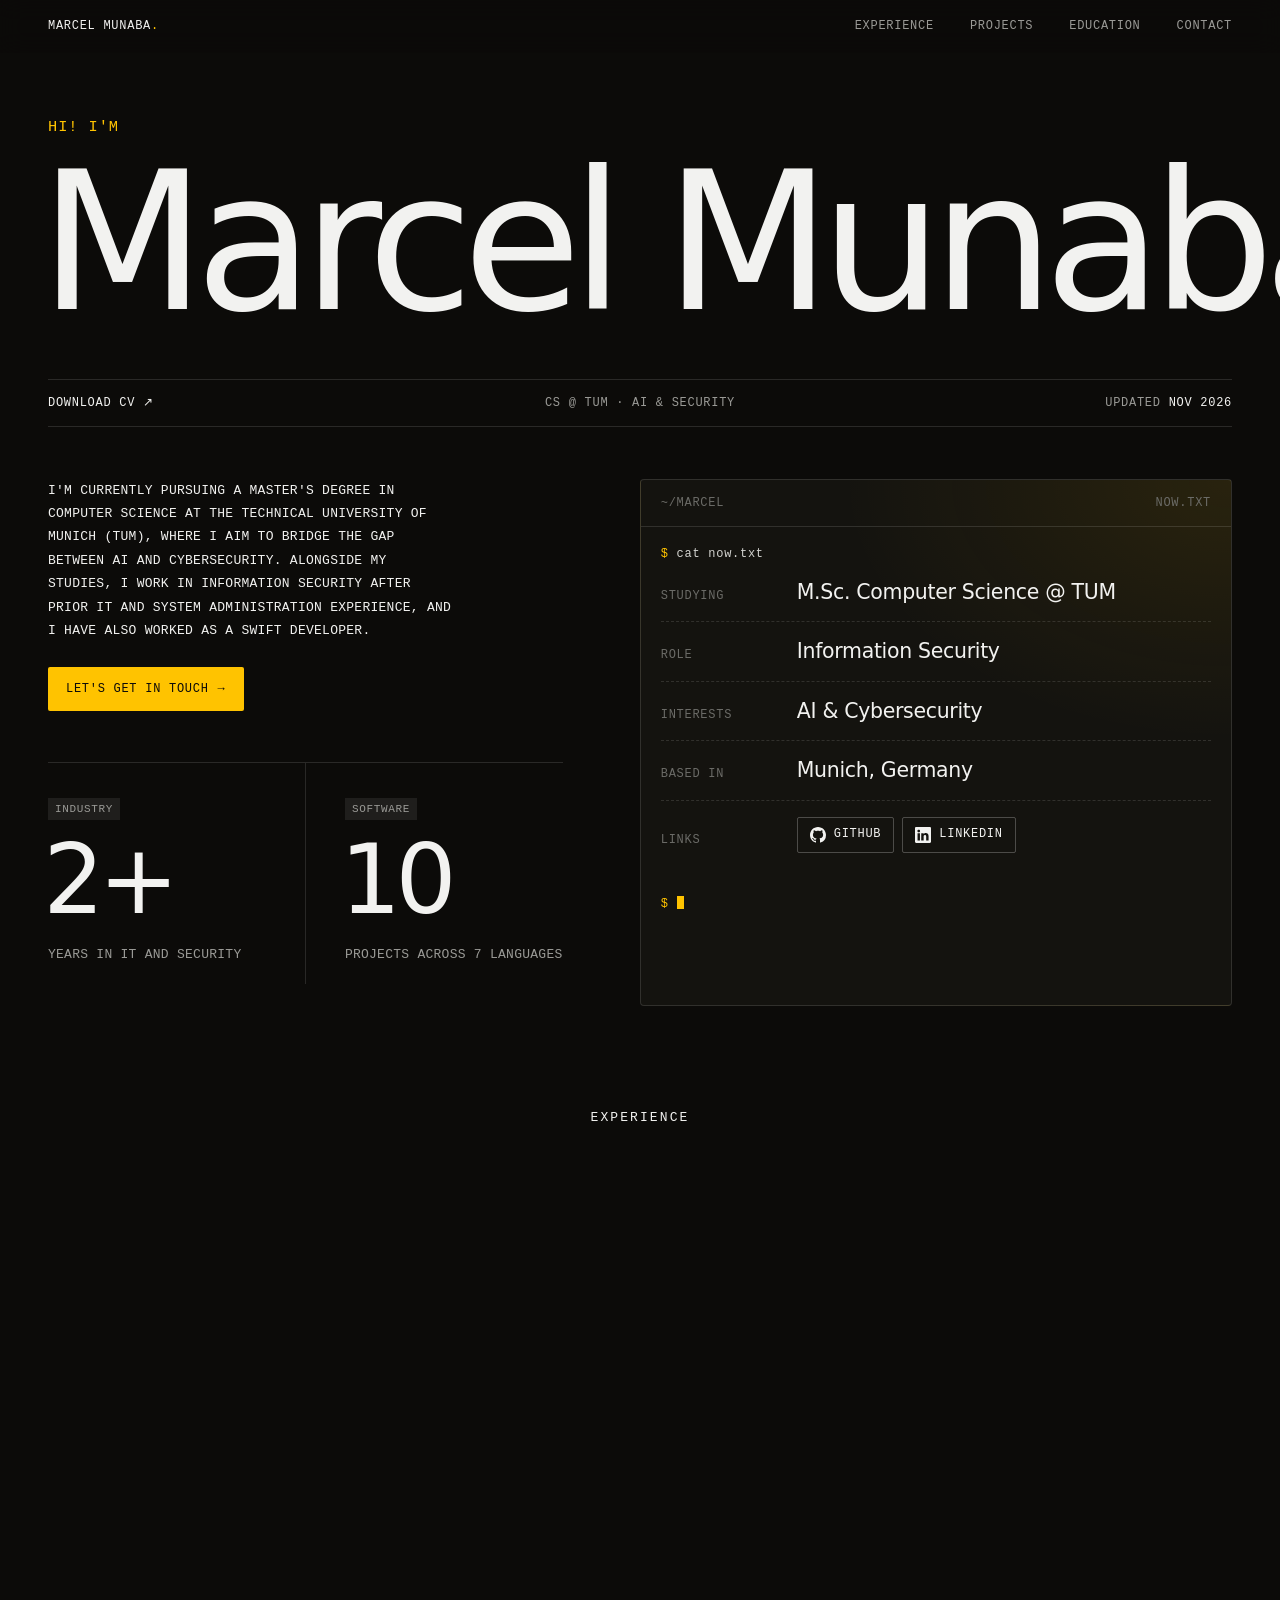
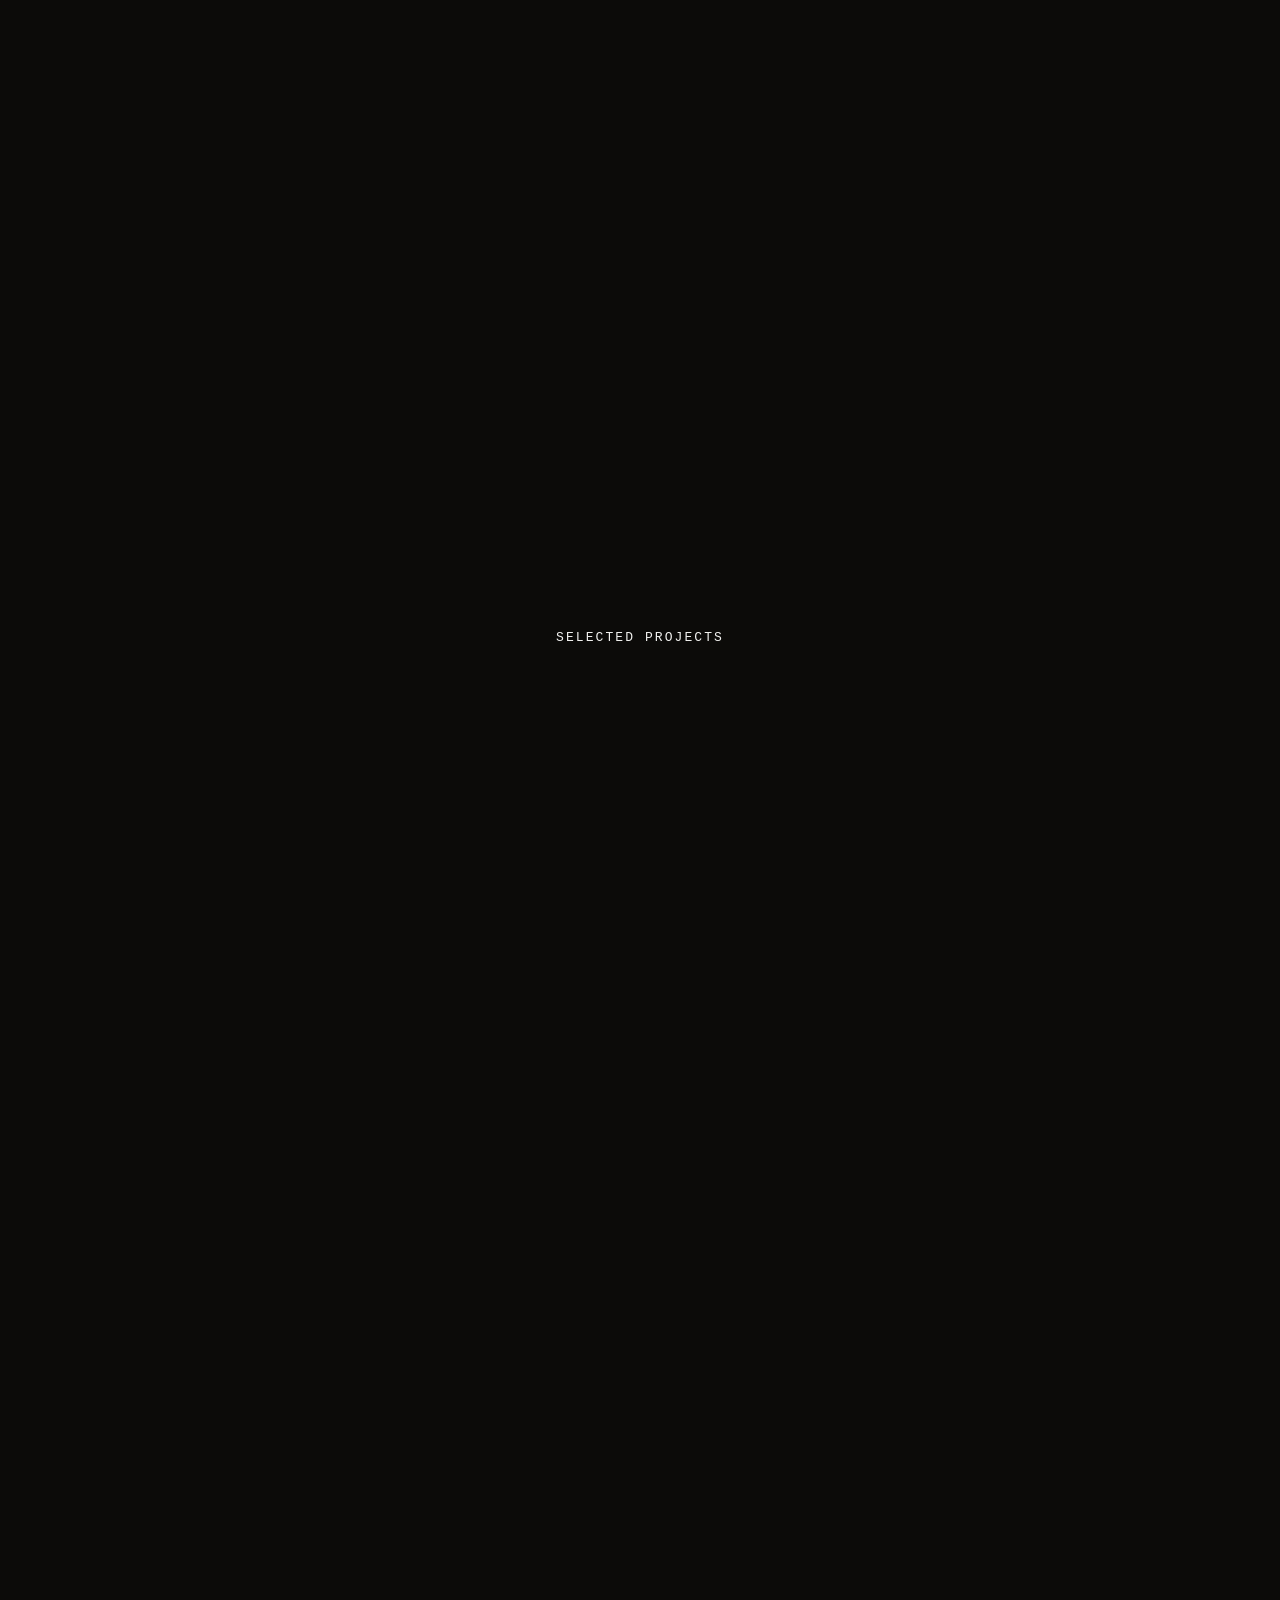
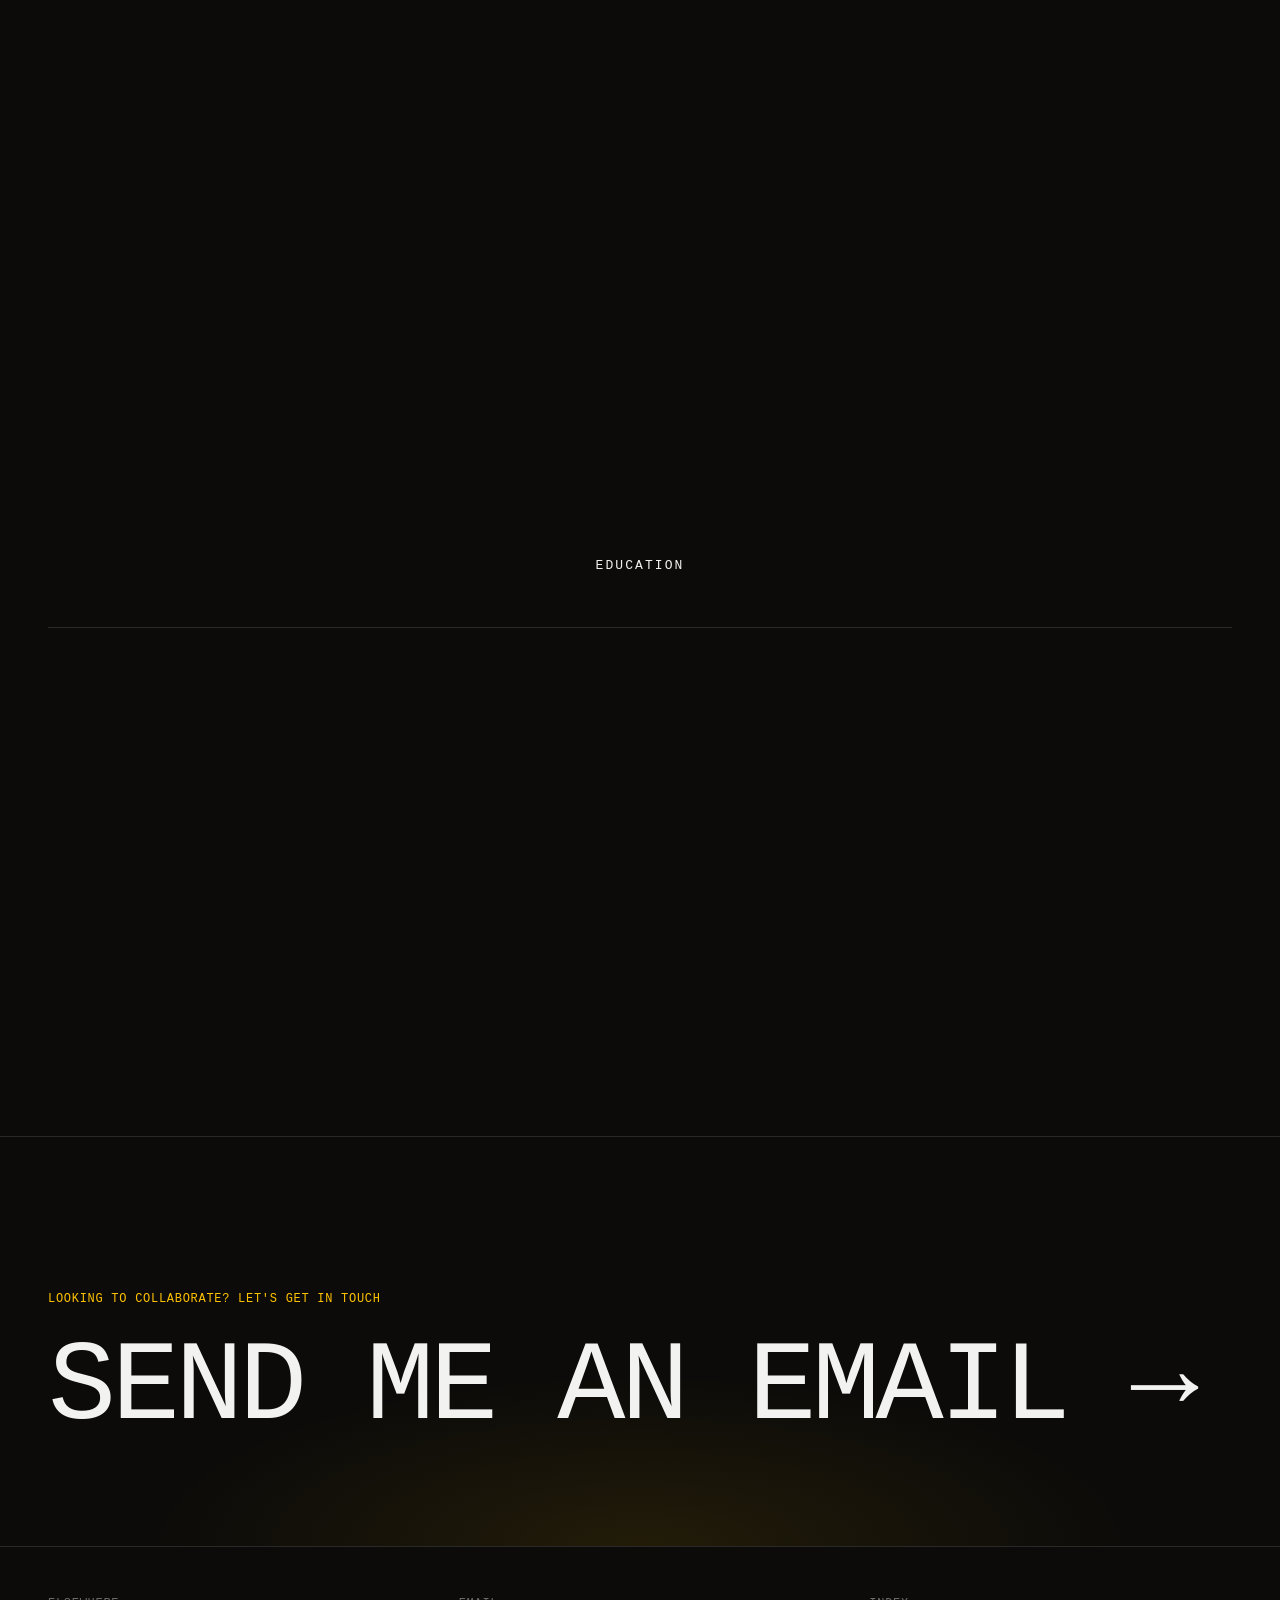
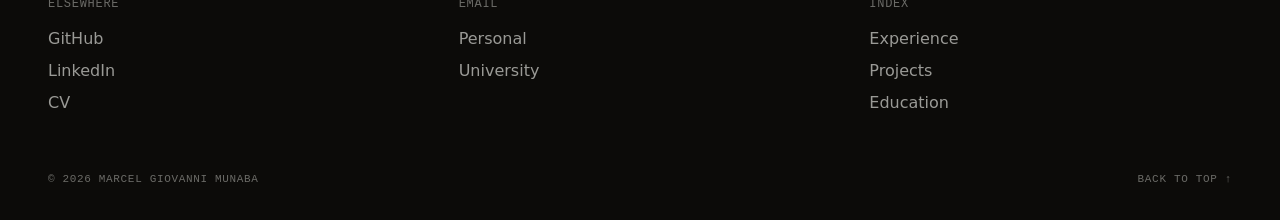
==== commit fe1da06b: "Refresh homepage intro, stats and now.txt panel - Mention security, IT and Swift experience in the i" ====
--- a/index.html
+++ b/index.html
@@ -53,12 +53,19 @@
         <!-- Intro -->
         <section class="intro wrap">
             <div class="intro__text" data-reveal>
-                <p>I'm currently pursuing a Master's degree in Computer Science at the Technical University of Munich (TUM), where I aim to bridge the gap between AI and cybersecurity.</p>
+                <p>I'm currently pursuing a Master's degree in Computer Science at the Technical University of Munich (TUM), where I aim to bridge the gap between AI and cybersecurity. Alongside my studies, I work in information security after prior IT and system administration experience, and I have also worked as a Swift developer.</p>
                 <a class="btn" href="#contact">Let's get in touch <span class="btn__arrow" aria-hidden="true">→</span></a>
-                <div class="stat intro__stat">
-                    <span class="tag label">Industry</span>
-                    <strong>2+</strong>
-                    <p class="label">Years in IT and security</p>
+                <div class="intro__stats">
+                    <div class="stat">
+                        <span class="tag label">Industry</span>
+                        <strong>2+</strong>
+                        <p class="label">Years in IT and security</p>
+                    </div>
+                    <div class="stat">
+                        <span class="tag label">Software</span>
+                        <strong>10</strong>
+                        <p class="label">Projects across 7 languages</p>
+                    </div>
                 </div>
             </div>
 
@@ -67,13 +74,14 @@
                     <span>~/marcel</span>
                     <span>now.txt</span>
                 </div>
+                <p class="now__prompt now__cat label"><span class="now__sign" aria-hidden="true">$</span> cat now.txt</p>
                 <dl class="now__list">
                     <div><dt class="label">Studying</dt><dd>M.Sc. Computer Science @ TUM</dd></div>
-                    <div><dt class="label">Working</dt><dd>Information Security Engineer</dd></div>
-                    <div><dt class="label">Focus</dt><dd>AI &amp; Cybersecurity</dd></div>
+                    <div><dt class="label">Role</dt><dd>Information Security</dd></div>
+                    <div><dt class="label">Interests</dt><dd>AI &amp; Cybersecurity</dd></div>
                     <div><dt class="label">Based in</dt><dd>Munich, Germany</dd></div>
                     <div>
-                        <dt class="label">Elsewhere</dt>
+                        <dt class="label">Links</dt>
                         <dd class="now__links">
                             <a class="now__link label" href="https://github.com/marcelmunaba/" target="_blank" rel="noopener noreferrer"><svg viewBox="0 0 16 16" width="16" height="16" aria-hidden="true" fill="currentColor"><path d="M8 0C3.58 0 0 3.58 0 8c0 3.54 2.29 6.53 5.47 7.59.4.07.55-.17.55-.38 0-.19-.01-.82-.01-1.49-2.01.37-2.53-.49-2.69-.94-.09-.23-.48-.94-.82-1.13-.28-.15-.68-.52-.01-.53.63-.01 1.08.58 1.23.82.72 1.21 1.87.87 2.33.66.07-.52.28-.87.51-1.07-1.78-.2-3.64-.89-3.64-3.95 0-.87.31-1.59.82-2.15-.08-.2-.36-1.02.08-2.12 0 0 .67-.21 2.2.82.64-.18 1.32-.27 2-.27s1.36.09 2 .27c1.53-1.04 2.2-.82 2.2-.82.44 1.1.16 1.92.08 2.12.51.56.82 1.27.82 2.15 0 3.07-1.87 3.75-3.65 3.95.29.25.54.73.54 1.48 0 1.07-.01 1.93-.01 2.2 0 .21.15.46.55.38A8.01 8.01 0 0 0 16 8c0-4.42-3.58-8-8-8z"/></svg>GitHub</a>
                             <a class="now__link label" href="https://www.linkedin.com/in/marcelmunaba" target="_blank" rel="noopener noreferrer"><svg viewBox="0 0 16 16" width="16" height="16" aria-hidden="true" fill="currentColor"><path d="M0 1.146C0 .513.526 0 1.175 0h13.65C15.474 0 16 .513 16 1.146v13.708c0 .633-.526 1.146-1.175 1.146H1.175C.526 16 0 15.487 0 14.854zm4.943 12.248V6.169H2.542v7.225zm-1.2-8.212c.837 0 1.358-.554 1.358-1.248-.015-.709-.52-1.248-1.342-1.248S2.4 3.226 2.4 3.934c0 .694.521 1.248 1.327 1.248zm4.908 8.212V9.359c0-.216.016-.432.08-.586.173-.431.568-.878 1.232-.878.869 0 1.216.662 1.216 1.634v3.865h2.401V9.25c0-2.22-1.184-3.252-2.764-3.252-1.274 0-1.845.7-2.165 1.193v.025h-.016l.016-.025V6.169h-2.4c.03.678 0 7.225 0 7.225z"/></svg>LinkedIn</a>
@@ -181,6 +189,7 @@
                     <h3 class="card__title">BenchBit<img class="card__icon" src="assets/projects/benchbit/icon.svg" width="64" height="64" alt=""></h3>
                     <p class="card__desc">Bitcoin testing framework built for my B.Sc. thesis on the blockchain trilemma.</p>
                     <p class="card__links label">
+                        <a href="https://benchbit.pages.dev/" target="_blank" rel="noopener noreferrer">Explorer ↗</a>
                         <button type="button" class="card__link-btn" data-dialog-open="abstract-benchbit" aria-haspopup="dialog">Read abstract →</button>
                     </p>
                 </li>
@@ -222,6 +231,7 @@
                     <h3 class="card__title">Mahlzeit!</h3>
                     <p class="card__desc">Cooking wishlist app from TUM's iPraktikum intro course.</p>
                     <p class="card__links label">
+                        <a href="mahlzeit-demo.html">Demo</a>
                         <a href="https://github.com/marcelmunaba/mahlzeit" target="_blank" rel="noopener noreferrer">GitHub ↗</a>
                     </p>
                 </li>
@@ -277,6 +287,7 @@
                     <h3 class="card__title">Slash Survivors</h3>
                     <p class="card__desc">Top-down pixel hack-and-slash with endless waves.</p>
                     <p class="card__links label">
+                        <a href="slash-survivors-demo.html">Demo</a>
                         <a href="https://marcelmunaba.itch.io/slash-survivors" target="_blank" rel="noopener noreferrer">Play on itch.io ↗</a>
                     </p>
                 </li>
--- a/css/styles.css
+++ b/css/styles.css
@@ -296,8 +296,13 @@
     color: var(--dim);
 }
 
+.now__cat {
+    padding: 18px 20px 0;
+    text-transform: none;
+}
+
 .now__list {
-    padding: 8px 20px;
+    padding: 0 20px 8px;
 }
 
 .now__list > div {
@@ -421,16 +426,30 @@
 .stat strong {
     display: block;
     font-weight: 400;
-    font-size: clamp(4.5rem, 11vw, 10rem);
+    font-size: clamp(3.75rem, 7.5vw, 7rem);
     line-height: 1;
     letter-spacing: -0.06em;
     margin: 0.12em 0 0.18em -0.05em;
 }
 
-.intro__stat {
+.intro__stats {
+    display: grid;
+    grid-template-columns: repeat(2, minmax(0, 1fr));
     margin-top: clamp(32px, 4vw, 56px);
+    border-top: 1px solid var(--line);
+}
+
+.intro__stats .stat {
     padding-top: clamp(24px, 3vw, 32px);
-    border-top: 1px solid var(--line);
+}
+
+.intro__stats .stat + .stat {
+    padding-left: clamp(20px, 3vw, 40px);
+    border-left: 1px solid var(--line);
+}
+
+.intro__stats .stat:first-child {
+    padding-right: clamp(20px, 3vw, 40px);
 }
 
 .stat p {
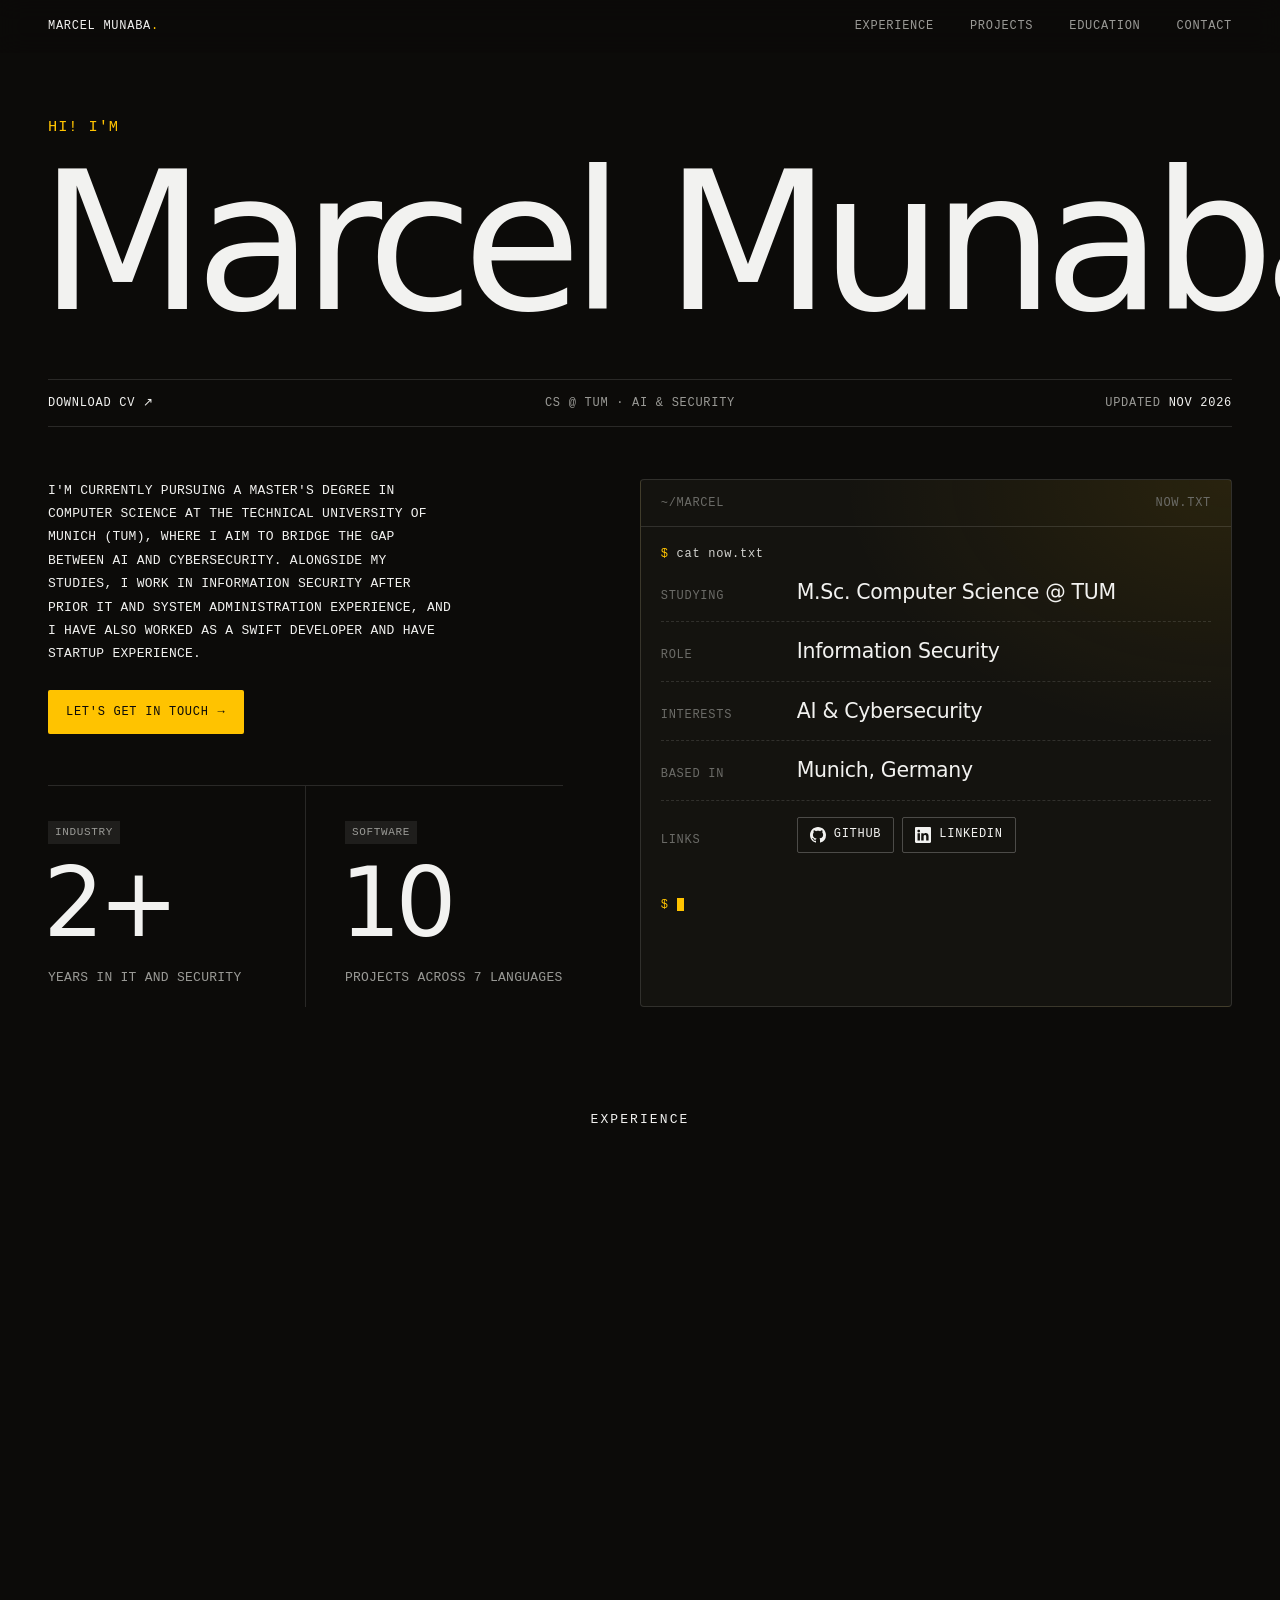
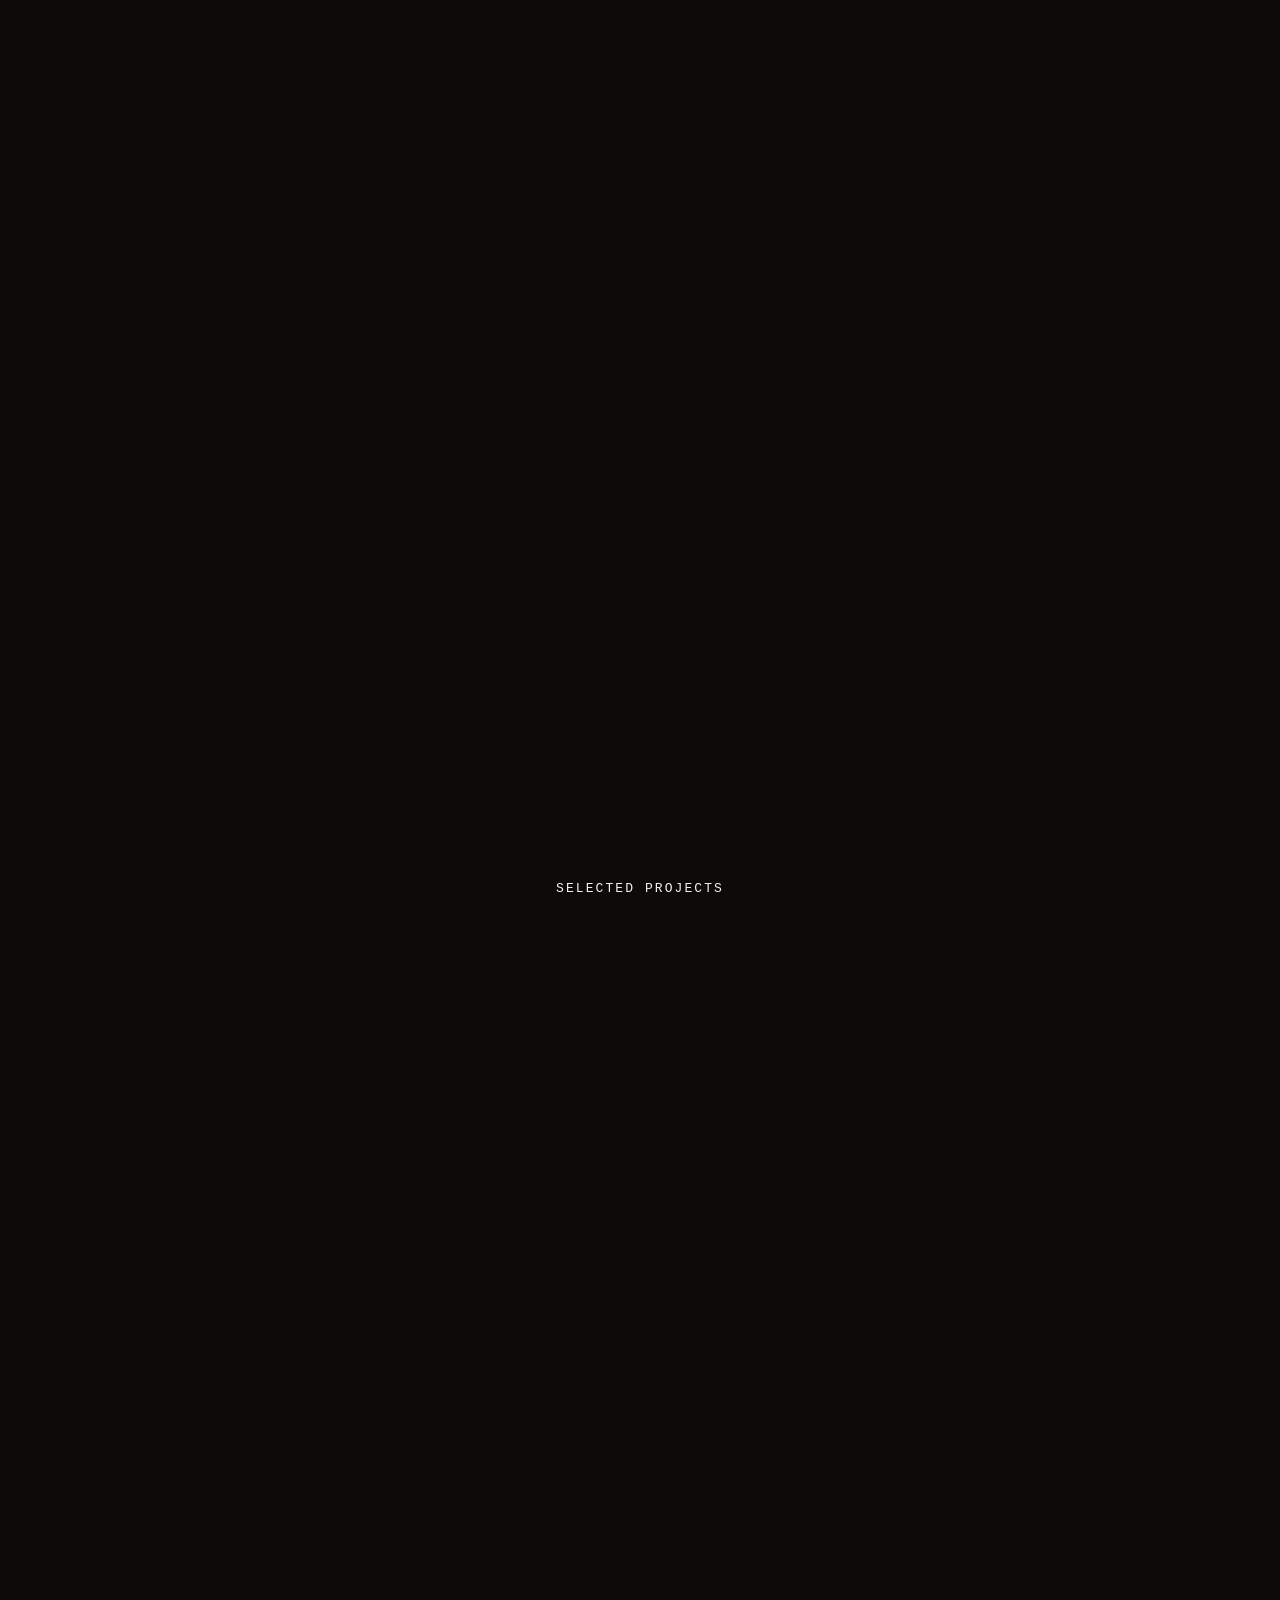
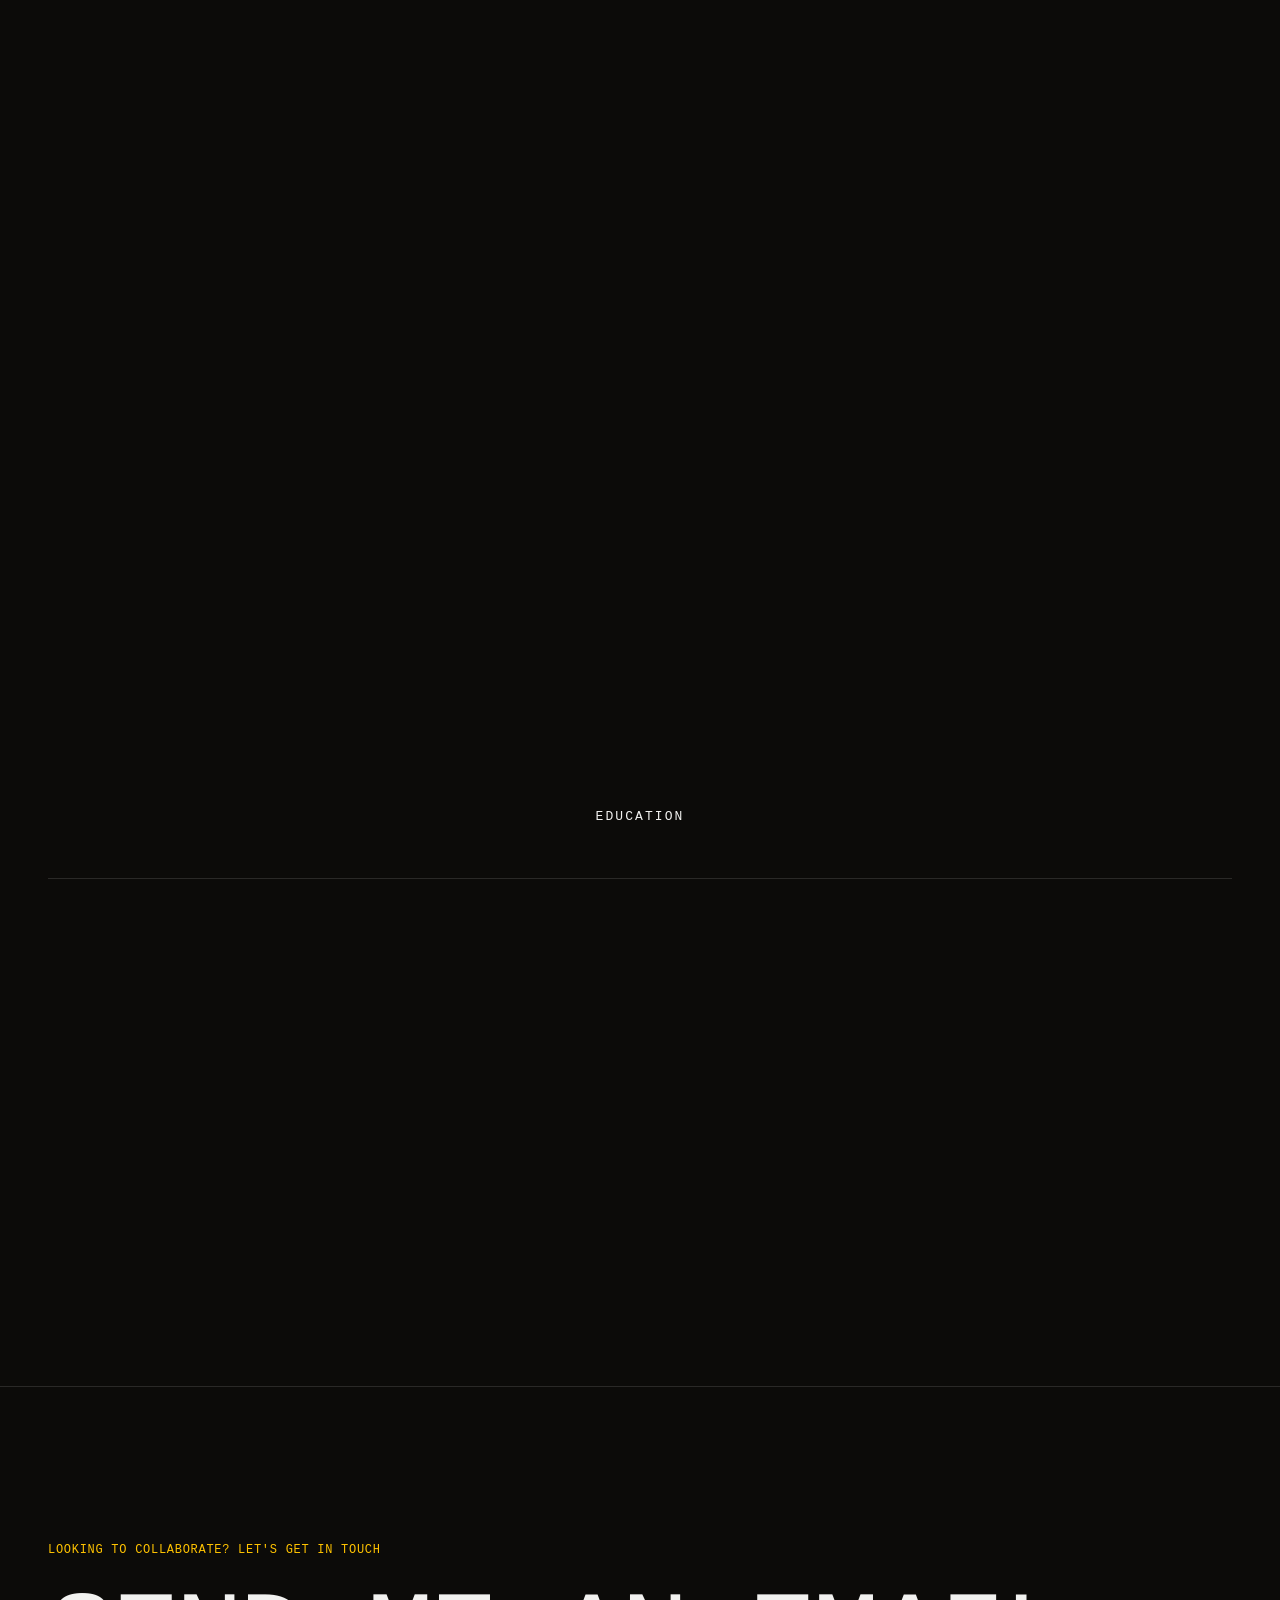
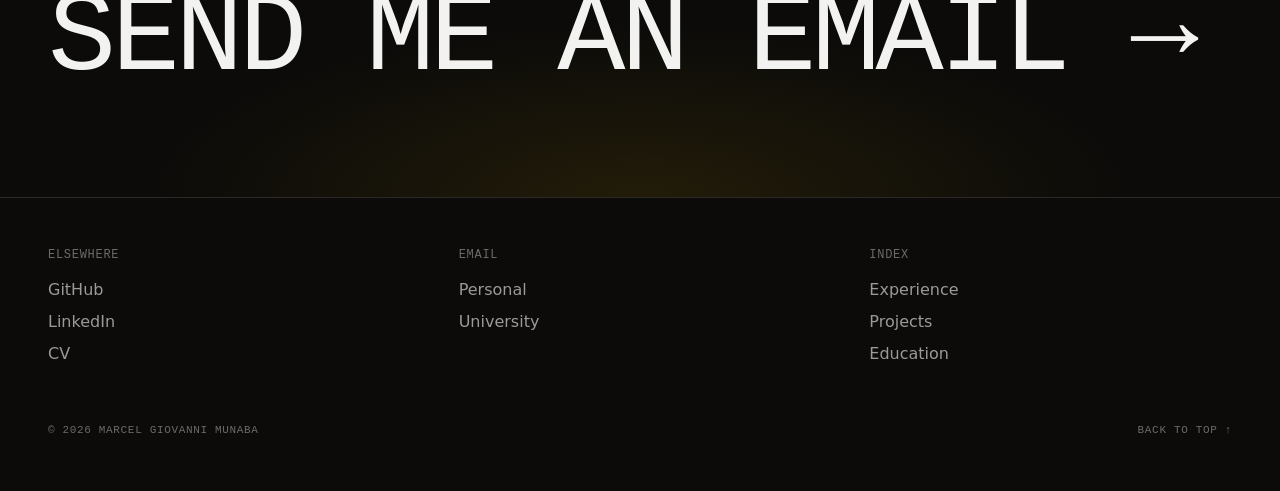
==== commit 8b93a819: "Add ONYVEN role, rename Interhyp role to VisionOS Developer Add the ONYVEN student researcher entry " ====
--- a/index.html
+++ b/index.html
@@ -53,7 +53,7 @@
         <!-- Intro -->
         <section class="intro wrap">
             <div class="intro__text" data-reveal>
-                <p>I'm currently pursuing a Master's degree in Computer Science at the Technical University of Munich (TUM), where I aim to bridge the gap between AI and cybersecurity. Alongside my studies, I work in information security after prior IT and system administration experience, and I have also worked as a Swift developer.</p>
+                <p>I'm currently pursuing a Master's degree in Computer Science at the Technical University of Munich (TUM), where I aim to bridge the gap between AI and cybersecurity. Alongside my studies, I work in information security after prior IT and system administration experience, and I have also worked as a Swift developer and have startup experience.</p>
                 <a class="btn" href="#contact">Let's get in touch <span class="btn__arrow" aria-hidden="true">→</span></a>
                 <div class="intro__stats">
                     <div class="stat">
@@ -113,6 +113,18 @@
             <div class="jobs">
                 <article class="job" data-reveal>
                     <div class="job__side">
+                        <p class="job__company label">ONYVEN <span class="badge">Current</span></p>
+                        <h3 class="job__role">Student Researcher</h3>
+                        <p class="job__type">Supply Chain Risk &middot; Interdisciplinary Project</p>
+                        <p class="job__date label">Oct 2026 — Present</p>
+                    </div>
+                    <ul class="job__list">
+                        <li>Partnered with a procurement-focused startup on the R&amp;D and prototyping of a tool that identifies global supply chain risks and assesses their impact on a company&rsquo;s suppliers.</li>
+                        <li>Working on risk assessment methods, LLM-based analysis and the evaluation of external data sources.</li>
+                    </ul>
+                </article>
+                <article class="job" data-reveal>
+                    <div class="job__side">
                         <p class="job__company label">limango GmbH <span class="badge">Current</span></p>
                         <h3 class="job__role">Information Security</h3>
                         <p class="job__type">Working Student</p>
@@ -151,14 +163,14 @@
                 <article class="job" data-reveal>
                     <div class="job__side">
                         <p class="job__company label">Interhyp Gruppe</p>
-                        <h3 class="job__role">iOS Developer</h3>
+                        <h3 class="job__role">VisionOS Developer</h3>
                         <p class="job__type">iPraktikum</p>
                         <p class="job__date label">Oct 2024 — Feb 2025</p>
                         <p class="job__link label"><a href="https://aet.cit.tum.de/projects/courses/ipraktikum/24w/interhyp/" target="_blank" rel="noopener">Project page ↗</a></p>
                     </div>
                     <ul class="job__list">
                         <li>Partnered with a team of 8 developers in the <i>iPraktikum</i> course at TUM, led by the Chair of Applied Software Engineering in partnership with Apple.</li>
-                        <li>Engineered <i>HOMEvision</i>, a VisionOS app leveraging Google Gemini to extract natural, spoken descriptions of dream property characteristics and automatically translate them into smart search filters.</li>
+                        <li>Engineered <i>HOMEvision</i>, a VisionOS app for Apple Vision Pro leveraging Google Gemini to extract natural, spoken descriptions of dream property characteristics and automatically translate them into smart search filters.</li>
                     </ul>
                 </article>
             </div>
